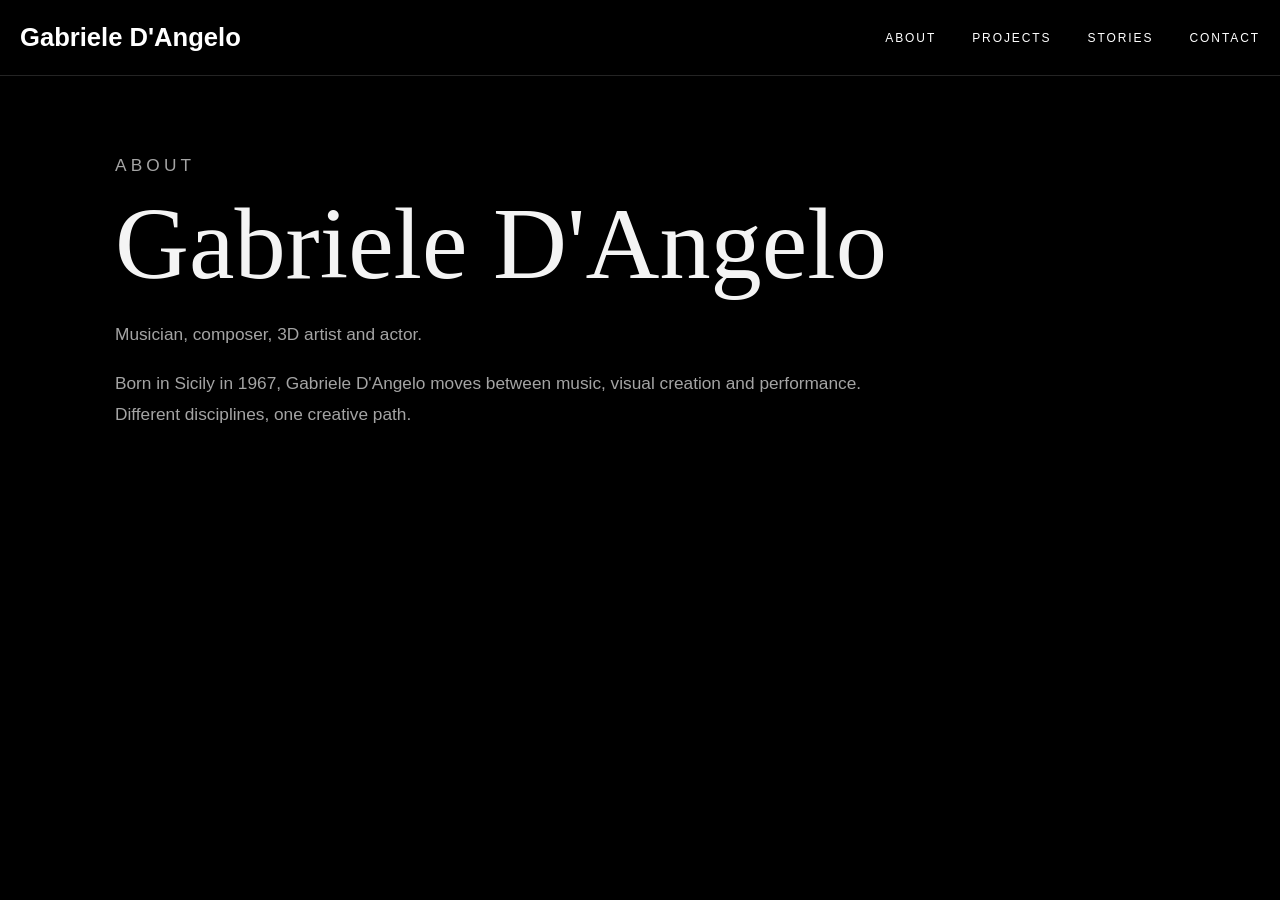
==== about.html @ b5912eb3 "Add files via upload" ====
<!doctype html>
    <html lang="en">
    <head>

<meta charset="utf-8">
<meta name="viewport" content="width=device-width, initial-scale=1">
<meta name="description" content="Official website of Gabriele D'Angelo">
<link rel="stylesheet" href="style.css">

    <title>About | Gabriele D'Angelo</title>
    </head>
    <body>

<header class="site-header">
  <a class="brand" href="index.html">Gabriele D'Angelo</a>
  <nav class="site-nav" aria-label="Main navigation">
    <a href="about.html">About</a>
    <a href="projects.html">Projects</a>
    <a href="stories.html">Stories</a>
    <a href="contact.html">Contact</a>
  </nav>
</header>

    <main class="page">
      <section class="page-content">
        <p class="kicker">About</p>
        <h1>Gabriele D'Angelo</h1>

    <p>Musician, composer, 3D artist and actor.</p>
    <p>Born in Sicily in 1967, Gabriele D'Angelo moves between music, visual creation and performance. Different disciplines, one creative path.</p>

      </section>
    </main>
    </body>
    </html>
---- style.css ----
:root{
  --bg:#000;
  --text:#f4f4f4;
  --muted:#a4a4a4;
  --gold:#c9922f;
  --line:#242424;
}

*{box-sizing:border-box}

html,body{
  margin:0;
  min-height:100%;
  background:var(--bg);
  color:var(--text);
  font-family:Arial,Helvetica,sans-serif;
}

body{overflow-x:hidden}

a{color:inherit}

.site-header{
  position:fixed;
  top:0;
  left:0;
  right:0;
  height:76px;
  display:flex;
  align-items:center;
  justify-content:space-between;
  padding:0 20px;
  background:rgba(0,0,0,.94);
  border-bottom:1px solid var(--line);
  z-index:20;
}

.brand{
  color:#fff;
  text-decoration:none;
  font-size:clamp(1.25rem,2vw,1.95rem);
  font-weight:700;
}

.site-nav{
  display:flex;
  gap:36px;
}

.site-nav a{
  color:#fff;
  text-decoration:none;
  text-transform:uppercase;
  letter-spacing:.16em;
  font-size:.75rem;
}

.site-nav a:hover,
.site-nav a:focus-visible{
  color:var(--gold);
}

.hero{
  position:relative;
  min-height:100vh;
  background:#000;
  overflow:hidden;
}

.hero-image{
  position:absolute;
  top:76px;
  left:50%;
  transform:translateX(-50%);
  height:calc(100vh - 76px);
  width:auto;
  max-width:none;
  object-fit:contain;
  object-position:center top;
}

.hero-copy{
  position:absolute;
  left:50%;
  bottom:42px;
  transform:translateX(-50%);
  width:min(820px,88vw);
  text-align:center;
  text-shadow:0 2px 10px #000;
}

.tagline{
  margin:0;
  font-size:clamp(1.25rem,2.1vw,2.15rem);
  line-height:1.35;
  letter-spacing:.06em;
}

.under-construction{
  margin:30px 0 0;
  color:#b6b6b6;
  text-transform:uppercase;
  letter-spacing:.2em;
  font-size:.72rem;
}

.page{
  min-height:100vh;
  padding:150px 8vw 80px;
  background:#000;
}

.page-content{
  max-width:1050px;
  margin:0 auto;
}

.kicker{
  margin:0 0 16px;
  color:var(--gold);
  text-transform:uppercase;
  letter-spacing:.24em;
  font-size:.74rem;
}

.page h1{
  margin:0 0 28px;
  font-family:Georgia,"Times New Roman",serif;
  font-size:clamp(3.5rem,8vw,7.5rem);
  line-height:.92;
  font-weight:400;
}

.page p{
  max-width:760px;
  color:var(--muted);
  font-size:1.08rem;
  line-height:1.8;
}

.cards{
  display:grid;
  grid-template-columns:repeat(3,1fr);
  gap:22px;
  margin-top:48px;
}

.cards article{
  min-height:230px;
  padding:28px;
  border:1px solid var(--line);
  background:#090909;
}

.cards h2{
  margin:0 0 12px;
  font-family:Georgia,"Times New Roman",serif;
  font-size:2rem;
  font-weight:400;
}

.email{
  color:var(--gold);
  font-size:clamp(1.4rem,3vw,2.3rem);
  text-decoration:none;
}

.email:hover{text-decoration:underline}

@media(max-width:800px){
  .site-header{
    min-height:96px;
    height:auto;
    align-items:flex-start;
    flex-direction:column;
    gap:16px;
    padding:18px 20px;
  }

  .site-nav{
    width:100%;
    gap:16px;
    flex-wrap:wrap;
  }

  .site-nav a{font-size:.66rem}

  .hero-image{
    top:96px;
    height:calc(100vh - 96px);
    max-width:100vw;
  }

  .hero-copy{
    bottom:24px;
  }

  .tagline{
    font-size:1.05rem;
  }

  .under-construction{
    margin-top:18px;
    font-size:.58rem;
  }

  .page{
    padding-top:150px;
  }

  .cards{
    grid-template-columns:1fr;
  }
}
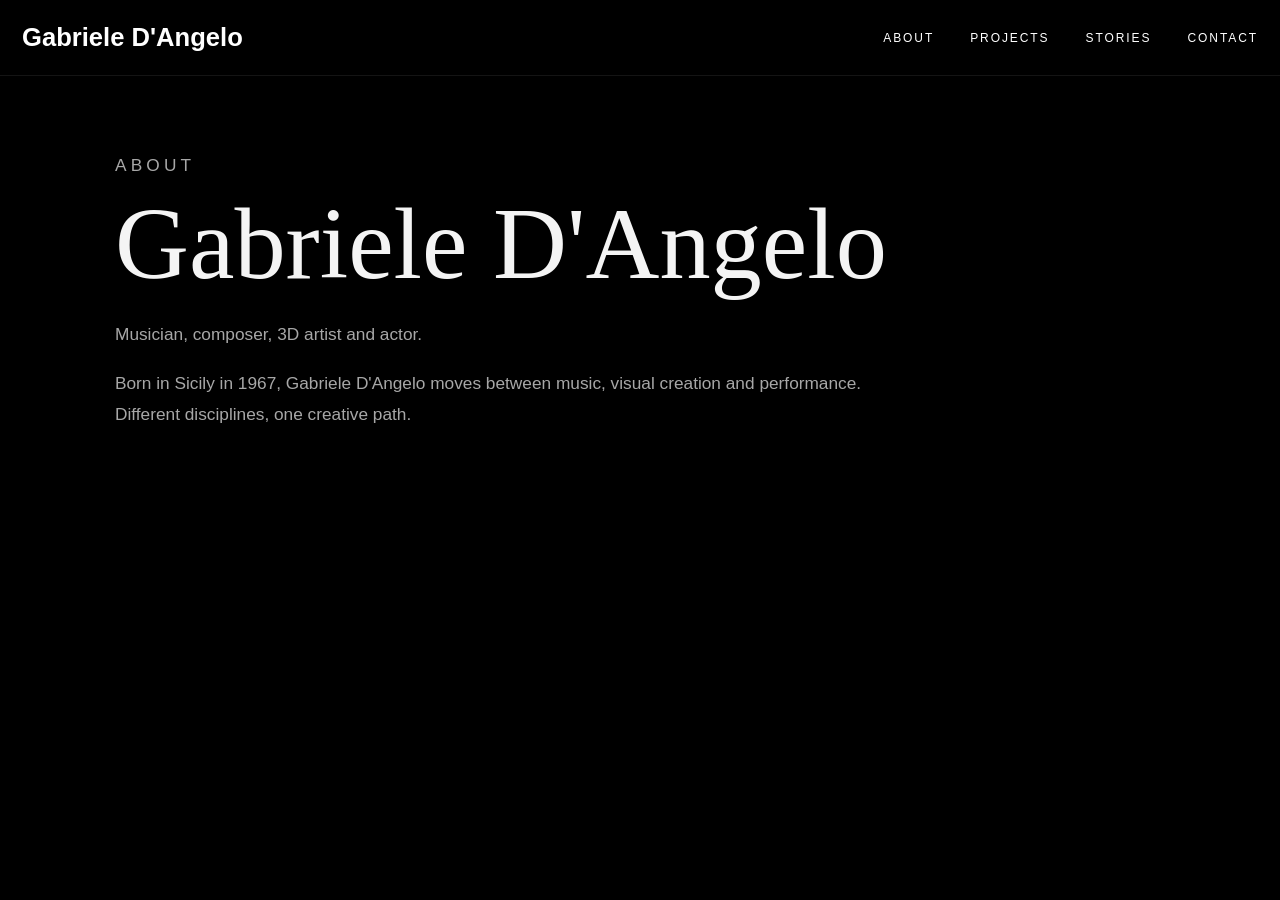
==== commit 67d097df: "Add files via upload" ====
--- a/about.html
+++ b/about.html
@@ -1,35 +1,15 @@
-    <!doctype html>
-    <html lang="en">
-    <head>
-
-<meta charset="utf-8">
-<meta name="viewport" content="width=device-width, initial-scale=1">
+<!doctype html><html lang="en"><head><meta charset="utf-8">
+<meta name="viewport" content="width=device-width,initial-scale=1">
 <meta name="description" content="Official website of Gabriele D'Angelo">
 <link rel="stylesheet" href="style.css">
-
-    <title>About | Gabriele D'Angelo</title>
-    </head>
-    <body>
-
-<header class="site-header">
-  <a class="brand" href="index.html">Gabriele D'Angelo</a>
-  <nav class="site-nav" aria-label="Main navigation">
-    <a href="about.html">About</a>
-    <a href="projects.html">Projects</a>
-    <a href="stories.html">Stories</a>
-    <a href="contact.html">Contact</a>
-  </nav>
+<title>About | Gabriele D'Angelo</title></head><body><header class="site-header">
+<a class="brand" href="index.html">Gabriele D'Angelo</a>
+<nav class="site-nav">
+<a href="about.html">About</a>
+<a href="projects.html">Projects</a>
+<a href="stories.html">Stories</a>
+<a href="contact.html">Contact</a>
+</nav>
 </header>
-
-    <main class="page">
-      <section class="page-content">
-        <p class="kicker">About</p>
-        <h1>Gabriele D'Angelo</h1>
-
-    <p>Musician, composer, 3D artist and actor.</p>
-    <p>Born in Sicily in 1967, Gabriele D'Angelo moves between music, visual creation and performance. Different disciplines, one creative path.</p>
-
-      </section>
-    </main>
-    </body>
-    </html>
+<main class="page"><section class="page-content"><p class="kicker">About</p>
+<h1>Gabriele D'Angelo</h1><p>Musician, composer, 3D artist and actor.</p><p>Born in Sicily in 1967, Gabriele D'Angelo moves between music, visual creation and performance. Different disciplines, one creative path.</p></section></main></body></html>
--- a/style.css
+++ b/style.css
@@ -1,214 +1,31 @@
-:root{
-  --bg:#000;
-  --text:#f4f4f4;
-  --muted:#a4a4a4;
-  --gold:#c9922f;
-  --line:#242424;
-}
-
+:root{--bg:#000;--text:#f4f4f4;--muted:#a7a7a7;--gold:#c9922f;--line:#232323}
 *{box-sizing:border-box}
-
-html,body{
-  margin:0;
-  min-height:100%;
-  background:var(--bg);
-  color:var(--text);
-  font-family:Arial,Helvetica,sans-serif;
-}
-
-body{overflow-x:hidden}
-
-a{color:inherit}
-
-.site-header{
-  position:fixed;
-  top:0;
-  left:0;
-  right:0;
-  height:76px;
-  display:flex;
-  align-items:center;
-  justify-content:space-between;
-  padding:0 20px;
-  background:rgba(0,0,0,.94);
-  border-bottom:1px solid var(--line);
-  z-index:20;
-}
-
-.brand{
-  color:#fff;
-  text-decoration:none;
-  font-size:clamp(1.25rem,2vw,1.95rem);
-  font-weight:700;
-}
-
-.site-nav{
-  display:flex;
-  gap:36px;
-}
-
-.site-nav a{
-  color:#fff;
-  text-decoration:none;
-  text-transform:uppercase;
-  letter-spacing:.16em;
-  font-size:.75rem;
-}
-
-.site-nav a:hover,
-.site-nav a:focus-visible{
-  color:var(--gold);
-}
-
-.hero{
-  position:relative;
-  min-height:100vh;
-  background:#000;
-  overflow:hidden;
-}
-
-.hero-image{
-  position:absolute;
-  top:76px;
-  left:50%;
-  transform:translateX(-50%);
-  height:calc(100vh - 76px);
-  width:auto;
-  max-width:none;
-  object-fit:contain;
-  object-position:center top;
-}
-
-.hero-copy{
-  position:absolute;
-  left:50%;
-  bottom:42px;
-  transform:translateX(-50%);
-  width:min(820px,88vw);
-  text-align:center;
-  text-shadow:0 2px 10px #000;
-}
-
-.tagline{
-  margin:0;
-  font-size:clamp(1.25rem,2.1vw,2.15rem);
-  line-height:1.35;
-  letter-spacing:.06em;
-}
-
-.under-construction{
-  margin:30px 0 0;
-  color:#b6b6b6;
-  text-transform:uppercase;
-  letter-spacing:.2em;
-  font-size:.72rem;
-}
-
-.page{
-  min-height:100vh;
-  padding:150px 8vw 80px;
-  background:#000;
-}
-
-.page-content{
-  max-width:1050px;
-  margin:0 auto;
-}
-
-.kicker{
-  margin:0 0 16px;
-  color:var(--gold);
-  text-transform:uppercase;
-  letter-spacing:.24em;
-  font-size:.74rem;
-}
-
-.page h1{
-  margin:0 0 28px;
-  font-family:Georgia,"Times New Roman",serif;
-  font-size:clamp(3.5rem,8vw,7.5rem);
-  line-height:.92;
-  font-weight:400;
-}
-
-.page p{
-  max-width:760px;
-  color:var(--muted);
-  font-size:1.08rem;
-  line-height:1.8;
-}
-
-.cards{
-  display:grid;
-  grid-template-columns:repeat(3,1fr);
-  gap:22px;
-  margin-top:48px;
-}
-
-.cards article{
-  min-height:230px;
-  padding:28px;
-  border:1px solid var(--line);
-  background:#090909;
-}
-
-.cards h2{
-  margin:0 0 12px;
-  font-family:Georgia,"Times New Roman",serif;
-  font-size:2rem;
-  font-weight:400;
-}
-
-.email{
-  color:var(--gold);
-  font-size:clamp(1.4rem,3vw,2.3rem);
-  text-decoration:none;
-}
-
+html,body{margin:0;min-height:100%;background:var(--bg);color:var(--text);font-family:Arial,Helvetica,sans-serif}
+body{overflow-x:hidden} a{color:inherit}
+.site-header{position:fixed;top:0;left:0;right:0;height:76px;display:flex;align-items:center;justify-content:space-between;padding:0 22px;background:rgba(0,0,0,.88);backdrop-filter:blur(10px);border-bottom:1px solid rgba(255,255,255,.08);z-index:20}
+.brand{color:#fff;text-decoration:none;font-size:clamp(1.25rem,2vw,1.95rem);font-weight:700}
+.site-nav{display:flex;gap:36px}
+.site-nav a{color:#fff;text-decoration:none;text-transform:uppercase;letter-spacing:.16em;font-size:.75rem}
+.site-nav a:hover,.site-nav a:focus-visible{color:var(--gold)}
+.hero{position:relative;min-height:100vh;background:#000;overflow:hidden}
+.hero-bg{position:absolute;inset:76px 0 0;background:#000 url("assets/hero-4k.jpg") center top/cover no-repeat;animation:heroZoom 20s ease-out forwards}
+.hero-copy{position:absolute;left:50%;bottom:46px;transform:translateX(-50%);width:min(900px,88vw);text-align:center;animation:fadeUp .8s ease-out .15s both}
+.hero-copy h1{margin:0;color:#fff;font-family:Georgia,"Times New Roman",serif;font-weight:400;font-size:clamp(1.55rem,2.65vw,3rem);line-height:1.16;letter-spacing:.02em;text-shadow:0 3px 16px rgba(0,0,0,.95)}
+@keyframes fadeUp{from{opacity:0;transform:translate(-50%,18px)}to{opacity:1;transform:translate(-50%,0)}}
+@keyframes heroZoom{from{transform:scale(1)}to{transform:scale(1.02)}}
+.page{min-height:100vh;padding:150px 8vw 80px;background:#000}
+.page-content{max-width:1050px;margin:0 auto}
+.kicker{margin:0 0 16px;color:var(--gold);text-transform:uppercase;letter-spacing:.24em;font-size:.74rem}
+.page h1{margin:0 0 28px;font-family:Georgia,"Times New Roman",serif;font-size:clamp(3.5rem,8vw,7.5rem);line-height:.92;font-weight:400}
+.page p{max-width:760px;color:var(--muted);font-size:1.08rem;line-height:1.8}
+.cards{display:grid;grid-template-columns:repeat(3,1fr);gap:22px;margin-top:48px}
+.cards article{min-height:230px;padding:28px;border:1px solid var(--line);background:#090909}
+.cards h2{margin:0 0 12px;font-family:Georgia,"Times New Roman",serif;font-size:2rem;font-weight:400}
+.email{color:var(--gold);font-size:clamp(1.4rem,3vw,2.3rem);text-decoration:none}
 .email:hover{text-decoration:underline}
-
 @media(max-width:800px){
-  .site-header{
-    min-height:96px;
-    height:auto;
-    align-items:flex-start;
-    flex-direction:column;
-    gap:16px;
-    padding:18px 20px;
-  }
-
-  .site-nav{
-    width:100%;
-    gap:16px;
-    flex-wrap:wrap;
-  }
-
-  .site-nav a{font-size:.66rem}
-
-  .hero-image{
-    top:96px;
-    height:calc(100vh - 96px);
-    max-width:100vw;
-  }
-
-  .hero-copy{
-    bottom:24px;
-  }
-
-  .tagline{
-    font-size:1.05rem;
-  }
-
-  .under-construction{
-    margin-top:18px;
-    font-size:.58rem;
-  }
-
-  .page{
-    padding-top:150px;
-  }
-
-  .cards{
-    grid-template-columns:1fr;
-  }
-}
+.site-header{min-height:102px;height:auto;align-items:flex-start;flex-direction:column;gap:16px;padding:18px 20px}
+.site-nav{width:100%;gap:16px;flex-wrap:wrap}.site-nav a{font-size:.66rem}
+.hero-bg{inset:102px 0 0;background-size:contain;background-position:center top}
+.hero-copy{bottom:28px}.hero-copy h1{font-size:1.2rem}
+.page{padding-top:160px}.cards{grid-template-columns:1fr}}
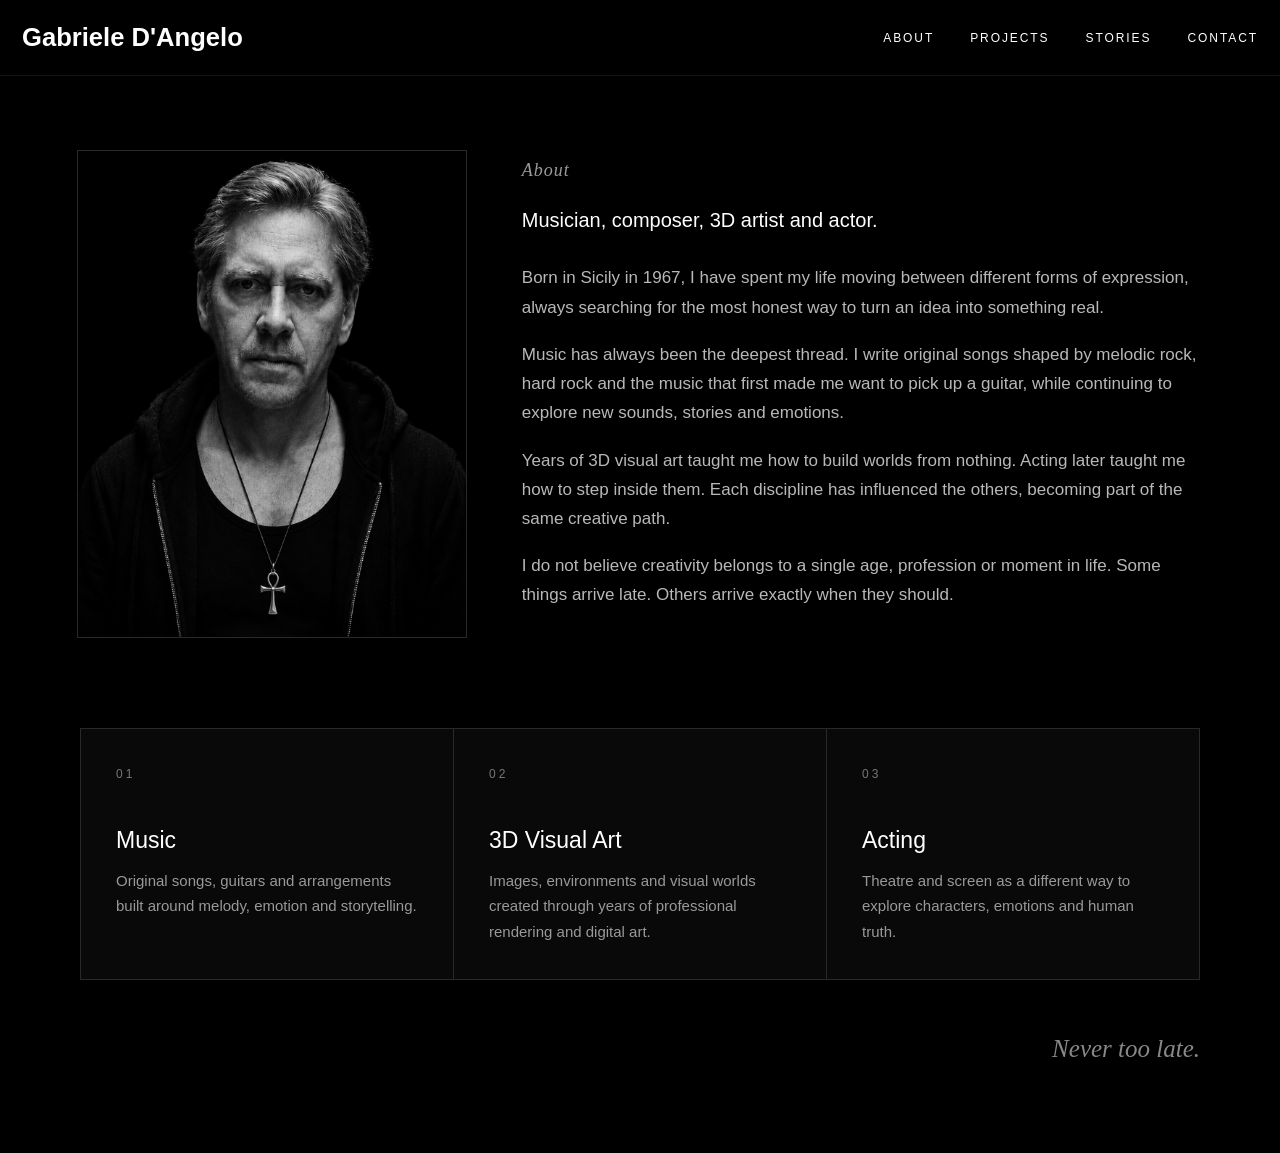
==== commit 6210d457: "Update About page and homepage structure" ====
--- a/about.html
+++ b/about.html
@@ -1,15 +1,142 @@
-<!doctype html><html lang="en"><head><meta charset="utf-8">
-<meta name="viewport" content="width=device-width,initial-scale=1">
-<meta name="description" content="Official website of Gabriele D'Angelo">
-<link rel="stylesheet" href="style.css">
-<title>About | Gabriele D'Angelo</title></head><body><header class="site-header">
-<a class="brand" href="index.html">Gabriele D'Angelo</a>
-<nav class="site-nav">
-<a href="about.html">About</a>
-<a href="projects.html">Projects</a>
-<a href="stories.html">Stories</a>
-<a href="contact.html">Contact</a>
-</nav>
-</header>
-<main class="page"><section class="page-content"><p class="kicker">About</p>
-<h1>Gabriele D'Angelo</h1><p>Musician, composer, 3D artist and actor.</p><p>Born in Sicily in 1967, Gabriele D'Angelo moves between music, visual creation and performance. Different disciplines, one creative path.</p></section></main></body></html>+<!doctype html>
+<html lang="en">
+
+<head>
+  <meta charset="utf-8">
+
+  <meta
+    name="viewport"
+    content="width=device-width, initial-scale=1"
+  >
+
+  <meta
+    name="description"
+    content="About Gabriele D'Angelo, musician, composer, 3D artist and actor."
+  >
+
+  <link rel="stylesheet" href="style.css">
+
+  <title>About | Gabriele D'Angelo</title>
+</head>
+
+<body>
+
+  <header class="site-header">
+
+    <a class="brand" href="index.html">
+      Gabriele D'Angelo
+    </a>
+
+    <nav class="site-nav">
+      <a href="about.html">About</a>
+      <a href="projects.html">Projects</a>
+      <a href="stories.html">Stories</a>
+      <a href="contact.html">Contact</a>
+    </nav>
+
+  </header>
+
+  <main class="about-page">
+
+    <section class="about-hero">
+
+      <div class="about-photo-wrap">
+
+        <img
+          class="about-photo"
+          src="assets/gabriele-hero.jpg"
+          alt="Gabriele D'Angelo"
+        >
+
+      </div>
+
+      <div class="about-copy">
+
+        <h1 class="about-title">About</h1>
+
+        <p class="about-lead">
+          Musician, composer, 3D artist and actor.
+        </p>
+
+        <p>
+          Born in Sicily in 1967, I have spent my life moving between
+          different forms of expression, always searching for the most
+          honest way to turn an idea into something real.
+        </p>
+
+        <p>
+          Music has always been the deepest thread. I write original
+          songs shaped by melodic rock, hard rock and the music that
+          first made me want to pick up a guitar, while continuing to
+          explore new sounds, stories and emotions.
+        </p>
+
+        <p>
+          Years of 3D visual art taught me how to build worlds from
+          nothing. Acting later taught me how to step inside them.
+          Each discipline has influenced the others, becoming part
+          of the same creative path.
+        </p>
+
+        <p>
+          I do not believe creativity belongs to a single age,
+          profession or moment in life. Some things arrive late.
+          Others arrive exactly when they should.
+        </p>
+
+      </div>
+
+    </section>
+
+    <section class="about-disciplines">
+
+      <article class="discipline">
+
+        <span>01</span>
+
+        <h2>Music</h2>
+
+        <p>
+          Original songs, guitars and arrangements built around
+          melody, emotion and storytelling.
+        </p>
+
+      </article>
+
+      <article class="discipline">
+
+        <span>02</span>
+
+        <h2>3D Visual Art</h2>
+
+        <p>
+          Images, environments and visual worlds created through
+          years of professional rendering and digital art.
+        </p>
+
+      </article>
+
+      <article class="discipline">
+
+        <span>03</span>
+
+        <h2>Acting</h2>
+
+        <p>
+          Theatre and screen as a different way to explore
+          characters, emotions and human truth.
+        </p>
+
+      </article>
+
+    </section>
+
+    <p class="about-signoff">
+      Never too late.
+    </p>
+
+  </main>
+
+</body>
+
+</html>
--- a/style.css
+++ b/style.css
@@ -1,31 +1,730 @@
-:root{--bg:#000;--text:#f4f4f4;--muted:#a7a7a7;--gold:#c9922f;--line:#232323}
-*{box-sizing:border-box}
-html,body{margin:0;min-height:100%;background:var(--bg);color:var(--text);font-family:Arial,Helvetica,sans-serif}
-body{overflow-x:hidden} a{color:inherit}
-.site-header{position:fixed;top:0;left:0;right:0;height:76px;display:flex;align-items:center;justify-content:space-between;padding:0 22px;background:rgba(0,0,0,.88);backdrop-filter:blur(10px);border-bottom:1px solid rgba(255,255,255,.08);z-index:20}
-.brand{color:#fff;text-decoration:none;font-size:clamp(1.25rem,2vw,1.95rem);font-weight:700}
-.site-nav{display:flex;gap:36px}
-.site-nav a{color:#fff;text-decoration:none;text-transform:uppercase;letter-spacing:.16em;font-size:.75rem}
-.site-nav a:hover,.site-nav a:focus-visible{color:var(--gold)}
-.hero{position:relative;min-height:100vh;background:#000;overflow:hidden}
-.hero-bg{position:absolute;inset:76px 0 0;background:#000 url("assets/hero-4k.jpg") center top/cover no-repeat;animation:heroZoom 20s ease-out forwards}
-.hero-copy{position:absolute;left:50%;bottom:46px;transform:translateX(-50%);width:min(900px,88vw);text-align:center;animation:fadeUp .8s ease-out .15s both}
-.hero-copy h1{margin:0;color:#fff;font-family:Georgia,"Times New Roman",serif;font-weight:400;font-size:clamp(1.55rem,2.65vw,3rem);line-height:1.16;letter-spacing:.02em;text-shadow:0 3px 16px rgba(0,0,0,.95)}
-@keyframes fadeUp{from{opacity:0;transform:translate(-50%,18px)}to{opacity:1;transform:translate(-50%,0)}}
-@keyframes heroZoom{from{transform:scale(1)}to{transform:scale(1.02)}}
-.page{min-height:100vh;padding:150px 8vw 80px;background:#000}
-.page-content{max-width:1050px;margin:0 auto}
-.kicker{margin:0 0 16px;color:var(--gold);text-transform:uppercase;letter-spacing:.24em;font-size:.74rem}
-.page h1{margin:0 0 28px;font-family:Georgia,"Times New Roman",serif;font-size:clamp(3.5rem,8vw,7.5rem);line-height:.92;font-weight:400}
-.page p{max-width:760px;color:var(--muted);font-size:1.08rem;line-height:1.8}
-.cards{display:grid;grid-template-columns:repeat(3,1fr);gap:22px;margin-top:48px}
-.cards article{min-height:230px;padding:28px;border:1px solid var(--line);background:#090909}
-.cards h2{margin:0 0 12px;font-family:Georgia,"Times New Roman",serif;font-size:2rem;font-weight:400}
-.email{color:var(--gold);font-size:clamp(1.4rem,3vw,2.3rem);text-decoration:none}
-.email:hover{text-decoration:underline}
-@media(max-width:800px){
-.site-header{min-height:102px;height:auto;align-items:flex-start;flex-direction:column;gap:16px;padding:18px 20px}
-.site-nav{width:100%;gap:16px;flex-wrap:wrap}.site-nav a{font-size:.66rem}
-.hero-bg{inset:102px 0 0;background-size:contain;background-position:center top}
-.hero-copy{bottom:28px}.hero-copy h1{font-size:1.2rem}
-.page{padding-top:160px}.cards{grid-template-columns:1fr}}
+:root {
+  --bg: #000;
+  --text: #f4f4f4;
+  --muted: #a7a7a7;
+  --gold: #c9922f;
+  --line: #232323;
+}
+
+* {
+  box-sizing: border-box;
+}
+
+html,
+body {
+  min-height: 100%;
+  margin: 0;
+  background: var(--bg);
+  color: var(--text);
+  font-family: Arial, Helvetica, sans-serif;
+}
+
+body {
+  overflow-x: hidden;
+}
+
+a {
+  color: inherit;
+}
+
+
+/* HEADER */
+
+.site-header {
+  position: fixed;
+  top: 0;
+  right: 0;
+  left: 0;
+  z-index: 20;
+
+  height: 76px;
+  display: flex;
+  align-items: center;
+  justify-content: space-between;
+
+  padding: 0 22px;
+
+  background: rgba(0, 0, 0, 0.88);
+  backdrop-filter: blur(10px);
+
+  border-bottom: 1px solid rgba(255, 255, 255, 0.08);
+}
+
+.brand {
+  color: #fff;
+
+  font-size: clamp(1.25rem, 2vw, 1.95rem);
+  font-weight: 700;
+
+  text-decoration: none;
+}
+
+.site-nav {
+  display: flex;
+  gap: 36px;
+}
+
+.site-nav a {
+  color: #fff;
+
+  font-size: 0.75rem;
+  letter-spacing: 0.16em;
+
+  text-decoration: none;
+  text-transform: uppercase;
+}
+
+.site-nav a:hover,
+.site-nav a:focus-visible {
+  color: var(--gold);
+}
+
+
+/* HOME HERO */
+
+.hero {
+  position: relative;
+
+  min-height: 100vh;
+
+  overflow: hidden;
+
+  background: #000;
+}
+
+.hero-bg {
+  position: absolute;
+  inset: 76px 0 0;
+
+  background:
+    #000
+    url("assets/hero-4k.jpg")
+    center top / cover
+    no-repeat;
+
+  animation: heroZoom 20s ease-out forwards;
+}
+
+.hero-copy {
+  position: absolute;
+  bottom: 46px;
+  left: 50%;
+
+  width: min(900px, 88vw);
+
+  text-align: center;
+
+  transform: translateX(-50%);
+
+  animation: fadeUp 0.8s ease-out 0.15s both;
+}
+
+.hero-copy h1 {
+  margin: 0;
+
+  color: #fff;
+
+  font-family: Georgia, "Times New Roman", serif;
+  font-size: clamp(1.55rem, 2.65vw, 3rem);
+  font-weight: 400;
+  line-height: 1.16;
+  letter-spacing: 0.02em;
+
+  text-shadow: 0 3px 16px rgba(0, 0, 0, 0.95);
+}
+
+@keyframes fadeUp {
+  from {
+    opacity: 0;
+    transform: translate(-50%, 18px);
+  }
+
+  to {
+    opacity: 1;
+    transform: translate(-50%, 0);
+  }
+}
+
+@keyframes heroZoom {
+  from {
+    transform: scale(1);
+  }
+
+  to {
+    transform: scale(1.02);
+  }
+}
+
+
+/* GENERIC INTERNAL PAGES */
+
+.page {
+  min-height: 100vh;
+
+  padding: 150px 8vw 80px;
+
+  background: #000;
+}
+
+.page-content {
+  max-width: 1050px;
+  margin: 0 auto;
+}
+
+.kicker {
+  margin: 0 0 16px;
+
+  color: var(--gold);
+
+  font-size: 0.74rem;
+  letter-spacing: 0.24em;
+
+  text-transform: uppercase;
+}
+
+.page h1 {
+  margin: 0 0 28px;
+
+  font-family: Georgia, "Times New Roman", serif;
+  font-size: clamp(3.5rem, 8vw, 7.5rem);
+  font-weight: 400;
+  line-height: 0.92;
+}
+
+.page p {
+  max-width: 760px;
+
+  color: var(--muted);
+
+  font-size: 1.08rem;
+  line-height: 1.8;
+}
+
+.cards {
+  display: grid;
+  grid-template-columns: repeat(3, 1fr);
+  gap: 22px;
+
+  margin-top: 48px;
+}
+
+.cards article {
+  min-height: 230px;
+
+  padding: 28px;
+
+  background: #090909;
+
+  border: 1px solid var(--line);
+}
+
+.cards h2 {
+  margin: 0 0 12px;
+
+  font-family: Georgia, "Times New Roman", serif;
+  font-size: 2rem;
+  font-weight: 400;
+}
+
+.email {
+  color: var(--gold);
+
+  font-size: clamp(1.4rem, 3vw, 2.3rem);
+
+  text-decoration: none;
+}
+
+.email:hover {
+  text-decoration: underline;
+}
+
+
+/* IMPERFECT AND FEATURED SONGS */
+
+.featured-songs {
+  padding: 65px 24px 70px;
+
+  background: #000;
+
+  border-top: 1px solid #222;
+}
+
+.music-project-intro {
+  max-width: 760px;
+
+  margin: 0 auto 50px;
+
+  text-align: center;
+}
+
+.section-eyebrow {
+  margin: 0 0 20px;
+
+  color: #888;
+
+  font-family: Georgia, "Times New Roman", serif;
+  font-size: 16px;
+  font-style: italic;
+  letter-spacing: 1px;
+}
+
+.imperfect-logo {
+  display: block;
+
+  width: min(520px, 85vw);
+  max-height: 150px;
+
+  margin: 0 auto 25px;
+
+  object-fit: contain;
+}
+
+.section-intro {
+  max-width: 660px;
+
+  margin: 0 auto;
+
+  color: #aaa;
+
+  font-size: 17px;
+  line-height: 1.75;
+}
+
+.featured-songs .songs-heading {
+  margin: 0 0 24px;
+
+  color: #fff;
+
+  font-size: 30px;
+  font-weight: 400;
+  letter-spacing: 2px;
+
+  text-align: center;
+}
+
+.song-grid {
+  display: grid;
+  grid-template-columns: repeat(3, minmax(0, 340px));
+  justify-content: center;
+  gap: 24px;
+}
+
+.song-card {
+  overflow: hidden;
+
+  background: #111;
+
+  border: 1px solid #292929;
+  border-radius: 10px;
+}
+
+.song-card img {
+  display: block;
+
+  width: 100%;
+
+  aspect-ratio: 16 / 9;
+
+  object-fit: contain;
+
+  background: #000;
+}
+
+.song-info {
+  padding: 16px;
+}
+
+.song-info h3 {
+  min-height: 44px;
+
+  margin: 0 0 14px;
+
+  color: #fff;
+
+  font-size: 16px;
+  line-height: 1.35;
+}
+
+.song-card audio {
+  display: block;
+
+  width: 100%;
+  height: 42px;
+}
+
+
+/* LATEST PROJECTS */
+
+.latest-projects {
+  padding: 90px 6vw 110px;
+
+  background: #050505;
+  color: #fff;
+
+  border-top: 1px solid #222;
+}
+
+.projects-heading {
+  max-width: 760px;
+
+  margin: 0 auto 45px;
+
+  text-align: center;
+}
+
+.projects-heading h2 {
+  margin: 0 0 18px;
+
+  font-family: Georgia, "Times New Roman", serif;
+  font-size: clamp(38px, 5vw, 58px);
+  font-weight: 400;
+}
+
+.projects-heading > p:last-child {
+  margin: 0;
+
+  color: #999;
+
+  font-size: 16px;
+  line-height: 1.7;
+}
+
+.project-grid {
+  display: grid;
+  grid-template-columns: repeat(2, minmax(0, 470px));
+  justify-content: center;
+  gap: 25px;
+}
+
+.project-card {
+  min-height: 260px;
+
+  padding: 38px;
+
+  background: #0d0d0d;
+
+  border: 1px solid #292929;
+  border-radius: 10px;
+}
+
+.project-type {
+  color: #777;
+
+  font-size: 12px;
+  letter-spacing: 2px;
+
+  text-transform: uppercase;
+}
+
+.project-card h3 {
+  margin: 55px 0 18px;
+
+  font-family: Georgia, "Times New Roman", serif;
+  font-size: 28px;
+  font-weight: 400;
+}
+
+.project-card p {
+  margin: 0;
+
+  color: #999;
+
+  font-size: 15px;
+  line-height: 1.75;
+}
+
+
+/* ABOUT PAGE */
+
+.about-page {
+  min-height: 100vh;
+
+  padding: 150px 6vw 90px;
+
+  background: #000;
+  color: #fff;
+}
+
+.about-hero {
+  display: grid;
+  grid-template-columns:
+    minmax(300px, 390px)
+    minmax(0, 690px);
+
+  align-items: center;
+  gap: 55px;
+
+  max-width: 1180px;
+
+  margin: 0 auto;
+}
+
+.about-photo-wrap {
+  overflow: hidden;
+
+  aspect-ratio: 4 / 5;
+
+  background: #090909;
+
+  border: 1px solid #292929;
+}
+
+.about-photo {
+  display: block;
+
+  width: 100%;
+  height: 100%;
+
+  object-fit: cover;
+  object-position: center top;
+
+  filter: grayscale(100%);
+}
+
+.about-copy {
+  min-width: 0;
+}
+
+.about-copy .about-title {
+  margin: 0 0 24px;
+
+  color: #9a9a9a;
+
+  font-family: Georgia, "Times New Roman", serif;
+  font-size: 18px;
+  font-weight: 400;
+  font-style: italic;
+  line-height: 1.2;
+  letter-spacing: 1px;
+
+  text-transform: none;
+  white-space: normal;
+}
+
+.about-lead {
+  margin: 0 0 28px;
+
+  color: #fff;
+
+  font-size: 20px;
+  line-height: 1.5;
+}
+
+.about-copy p {
+  max-width: 690px;
+
+  text-wrap: pretty;
+}
+
+.about-copy p:not(.about-lead) {
+  margin: 0 0 18px;
+
+  color: #b8b8b8;
+
+  font-size: 17px;
+  line-height: 1.72;
+}
+
+.about-disciplines {
+  display: grid;
+  grid-template-columns: repeat(3, 1fr);
+  gap: 1px;
+
+  max-width: 1120px;
+
+  margin: 90px auto 0;
+
+  background: #292929;
+
+  border: 1px solid #292929;
+}
+
+.discipline {
+  min-height: 230px;
+
+  padding: 35px;
+
+  background: #090909;
+}
+
+.discipline span {
+  color: #777;
+
+  font-size: 12px;
+  letter-spacing: 3px;
+}
+
+.discipline h2 {
+  margin: 45px 0 14px;
+
+  font-size: 23px;
+  font-weight: 500;
+}
+
+.discipline p {
+  margin: 0;
+
+  color: #999;
+
+  font-size: 15px;
+  line-height: 1.7;
+}
+
+.about-signoff {
+  max-width: 1120px;
+
+  margin: 55px auto 0;
+
+  color: #888;
+
+  font-family: Georgia, "Times New Roman", serif;
+  font-size: 25px;
+  font-style: italic;
+
+  text-align: right;
+}
+
+
+/* TABLET */
+
+@media (max-width: 1050px) {
+  .song-grid {
+    grid-template-columns: repeat(2, minmax(0, 340px));
+  }
+}
+
+
+/* MOBILE */
+
+@media (max-width: 800px) {
+  .site-header {
+    min-height: 102px;
+    height: auto;
+
+    align-items: flex-start;
+    flex-direction: column;
+    gap: 16px;
+
+    padding: 18px 20px;
+  }
+
+  .site-nav {
+    width: 100%;
+
+    gap: 16px;
+    flex-wrap: wrap;
+  }
+
+  .site-nav a {
+    font-size: 0.66rem;
+  }
+
+  .hero-bg {
+    inset: 102px 0 0;
+
+    background-position: center top;
+    background-size: contain;
+  }
+
+  .hero-copy {
+    bottom: 28px;
+  }
+
+  .hero-copy h1 {
+    font-size: 1.2rem;
+  }
+
+  .page {
+    padding-top: 160px;
+  }
+
+  .cards {
+    grid-template-columns: 1fr;
+  }
+
+  .music-project-intro {
+    margin-bottom: 38px;
+  }
+
+  .imperfect-logo {
+    width: min(400px, 90vw);
+  }
+
+  .section-intro {
+    font-size: 16px;
+  }
+
+  .latest-projects {
+    padding: 65px 20px 75px;
+  }
+
+  .project-grid {
+    grid-template-columns: 1fr;
+  }
+
+  .project-card {
+    min-height: auto;
+
+    padding: 30px;
+  }
+
+  .project-card h3 {
+    margin-top: 35px;
+  }
+
+  .about-page {
+    padding: 125px 20px 60px;
+  }
+
+  .about-hero {
+    grid-template-columns: 1fr;
+    gap: 35px;
+  }
+
+  .about-photo-wrap {
+    width: 100%;
+    max-width: 420px;
+
+    margin: 0 auto;
+  }
+
+  .about-copy .about-title {
+    margin-bottom: 20px;
+
+    font-size: 17px;
+  }
+
+  .about-disciplines {
+    grid-template-columns: 1fr;
+
+    margin-top: 60px;
+  }
+
+  .discipline {
+    min-height: auto;
+  }
+
+  .discipline h2 {
+    margin-top: 25px;
+  }
+}
+
+
+/* SMALL MOBILE */
+
+@media (max-width: 650px) {
+  .featured-songs {
+    padding: 40px 16px 50px;
+  }
+
+  .featured-songs .songs-heading {
+    margin-bottom: 18px;
+
+    font-size: 26px;
+  }
+
+  .song-grid {
+    grid-template-columns: minmax(0, 340px);
+    gap: 20px;
+  }
+}
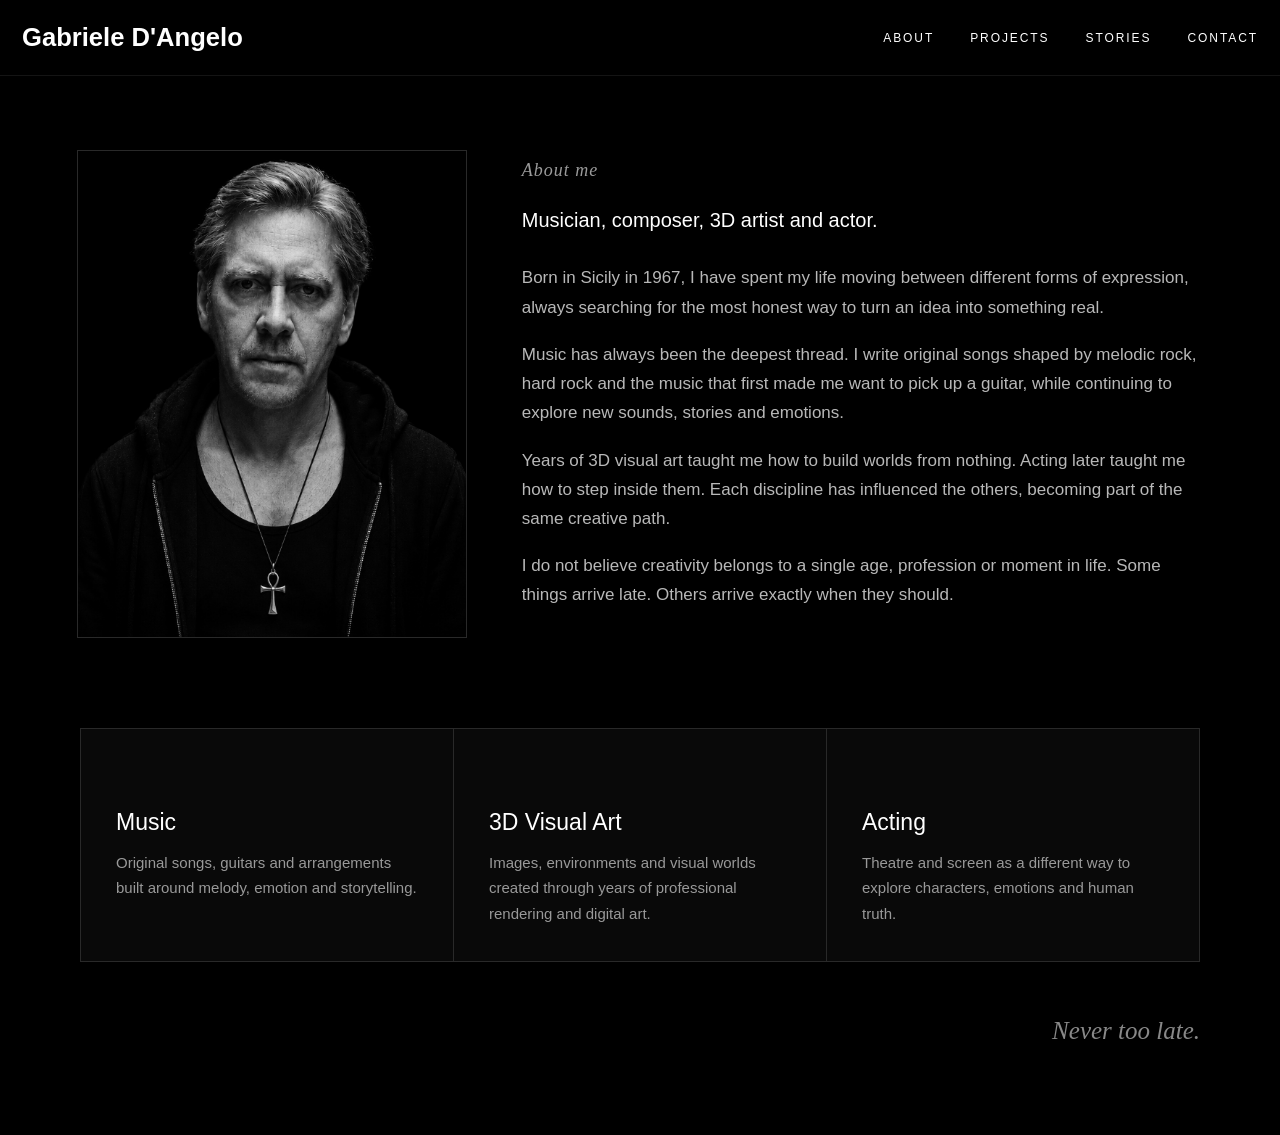
==== commit f1315935: "Save current site and project status" ====
--- a/about.html
+++ b/about.html
@@ -52,7 +52,9 @@
 
       <div class="about-copy">
 
-        <h1 class="about-title">About</h1>
+        <h1 class="about-title">
+          About me
+        </h1>
 
         <p class="about-lead">
           Musician, composer, 3D artist and actor.
@@ -92,8 +94,6 @@
 
       <article class="discipline">
 
-        <span>01</span>
-
         <h2>Music</h2>
 
         <p>
@@ -105,8 +105,6 @@
 
       <article class="discipline">
 
-        <span>02</span>
-
         <h2>3D Visual Art</h2>
 
         <p>
@@ -117,8 +115,6 @@
       </article>
 
       <article class="discipline">
-
-        <span>03</span>
 
         <h2>Acting</h2>
 
--- a/style.css
+++ b/style.css
@@ -36,26 +36,20 @@
   right: 0;
   left: 0;
   z-index: 20;
-
   height: 76px;
   display: flex;
   align-items: center;
   justify-content: space-between;
-
   padding: 0 22px;
-
   background: rgba(0, 0, 0, 0.88);
   backdrop-filter: blur(10px);
-
   border-bottom: 1px solid rgba(255, 255, 255, 0.08);
 }
 
 .brand {
   color: #fff;
-
   font-size: clamp(1.25rem, 2vw, 1.95rem);
   font-weight: 700;
-
   text-decoration: none;
 }
 
@@ -66,10 +60,8 @@
 
 .site-nav a {
   color: #fff;
-
   font-size: 0.75rem;
   letter-spacing: 0.16em;
-
   text-decoration: none;
   text-transform: uppercase;
 }
@@ -84,24 +76,19 @@
 
 .hero {
   position: relative;
-
   min-height: 100vh;
-
   overflow: hidden;
-
   background: #000;
 }
 
 .hero-bg {
   position: absolute;
   inset: 76px 0 0;
-
   background:
     #000
     url("assets/hero-4k.jpg")
     center top / cover
     no-repeat;
-
   animation: heroZoom 20s ease-out forwards;
 }
 
@@ -109,27 +96,20 @@
   position: absolute;
   bottom: 46px;
   left: 50%;
-
   width: min(900px, 88vw);
-
   text-align: center;
-
   transform: translateX(-50%);
-
   animation: fadeUp 0.8s ease-out 0.15s both;
 }
 
 .hero-copy h1 {
   margin: 0;
-
-  color: #fff;
-
+  color: #fff;
   font-family: Georgia, "Times New Roman", serif;
   font-size: clamp(1.55rem, 2.65vw, 3rem);
   font-weight: 400;
   line-height: 1.16;
   letter-spacing: 0.02em;
-
   text-shadow: 0 3px 16px rgba(0, 0, 0, 0.95);
 }
 
@@ -160,9 +140,7 @@
 
 .page {
   min-height: 100vh;
-
   padding: 150px 8vw 80px;
-
   background: #000;
 }
 
@@ -173,18 +151,14 @@
 
 .kicker {
   margin: 0 0 16px;
-
   color: var(--gold);
-
   font-size: 0.74rem;
   letter-spacing: 0.24em;
-
   text-transform: uppercase;
 }
 
 .page h1 {
   margin: 0 0 28px;
-
   font-family: Georgia, "Times New Roman", serif;
   font-size: clamp(3.5rem, 8vw, 7.5rem);
   font-weight: 400;
@@ -193,9 +167,7 @@
 
 .page p {
   max-width: 760px;
-
   color: var(--muted);
-
   font-size: 1.08rem;
   line-height: 1.8;
 }
@@ -204,23 +176,18 @@
   display: grid;
   grid-template-columns: repeat(3, 1fr);
   gap: 22px;
-
   margin-top: 48px;
 }
 
 .cards article {
   min-height: 230px;
-
   padding: 28px;
-
   background: #090909;
-
   border: 1px solid var(--line);
 }
 
 .cards h2 {
   margin: 0 0 12px;
-
   font-family: Georgia, "Times New Roman", serif;
   font-size: 2rem;
   font-weight: 400;
@@ -228,9 +195,7 @@
 
 .email {
   color: var(--gold);
-
   font-size: clamp(1.4rem, 3vw, 2.3rem);
-
   text-decoration: none;
 }
 
@@ -243,25 +208,19 @@
 
 .featured-songs {
   padding: 65px 24px 70px;
-
   background: #000;
-
   border-top: 1px solid #222;
 }
 
 .music-project-intro {
   max-width: 760px;
-
   margin: 0 auto 50px;
-
   text-align: center;
 }
 
 .section-eyebrow {
   margin: 0 0 20px;
-
   color: #888;
-
   font-family: Georgia, "Times New Roman", serif;
   font-size: 16px;
   font-style: italic;
@@ -270,35 +229,27 @@
 
 .imperfect-logo {
   display: block;
-
-  width: min(520px, 85vw);
-  max-height: 150px;
-
+  width: min(620px, 90vw);
+  max-height: 180px;
   margin: 0 auto 25px;
-
   object-fit: contain;
+  transform: translateX(-25px);
 }
 
 .section-intro {
   max-width: 660px;
-
   margin: 0 auto;
-
   color: #aaa;
-
   font-size: 17px;
   line-height: 1.75;
 }
 
 .featured-songs .songs-heading {
   margin: 0 0 24px;
-
-  color: #fff;
-
+  color: #fff;
   font-size: 30px;
   font-weight: 400;
   letter-spacing: 2px;
-
   text-align: center;
 }
 
@@ -311,22 +262,16 @@
 
 .song-card {
   overflow: hidden;
-
   background: #111;
-
   border: 1px solid #292929;
   border-radius: 10px;
 }
 
 .song-card img {
   display: block;
-
   width: 100%;
-
   aspect-ratio: 16 / 9;
-
   object-fit: contain;
-
   background: #000;
 }
 
@@ -336,18 +281,14 @@
 
 .song-info h3 {
   min-height: 44px;
-
   margin: 0 0 14px;
-
-  color: #fff;
-
+  color: #fff;
   font-size: 16px;
   line-height: 1.35;
 }
 
 .song-card audio {
   display: block;
-
   width: 100%;
   height: 42px;
 }
@@ -357,24 +298,19 @@
 
 .latest-projects {
   padding: 90px 6vw 110px;
-
   background: #050505;
   color: #fff;
-
   border-top: 1px solid #222;
 }
 
 .projects-heading {
   max-width: 760px;
-
   margin: 0 auto 45px;
-
   text-align: center;
 }
 
 .projects-heading h2 {
   margin: 0 0 18px;
-
   font-family: Georgia, "Times New Roman", serif;
   font-size: clamp(38px, 5vw, 58px);
   font-weight: 400;
@@ -382,9 +318,7 @@
 
 .projects-heading > p:last-child {
   margin: 0;
-
   color: #999;
-
   font-size: 16px;
   line-height: 1.7;
 }
@@ -393,54 +327,247 @@
   display: grid;
   grid-template-columns: repeat(2, minmax(0, 470px));
   justify-content: center;
+  align-items: stretch;
   gap: 25px;
 }
 
 .project-card {
-  min-height: 260px;
-
-  padding: 38px;
-
+  display: flex;
+  flex-direction: column;
+  min-height: 100%;
+  overflow: hidden;
   background: #0d0d0d;
-
+  color: inherit;
   border: 1px solid #292929;
   border-radius: 10px;
+  text-decoration: none;
+  transition:
+    transform 0.25s ease,
+    border-color 0.25s ease,
+    background-color 0.25s ease;
+}
+
+.project-card:hover {
+  transform: translateY(-5px);
+  background: #111;
+  border-color: rgba(201, 146, 47, 0.75);
+}
+
+.project-card:focus-visible {
+  outline: 2px solid var(--gold);
+  outline-offset: 4px;
+}
+
+.project-image {
+  display: block;
+  width: 100%;
+  aspect-ratio: 16 / 9;
+  object-fit: cover;
+  object-position: center;
+  background: #090909;
+  transition: transform 0.35s ease;
+}
+
+.project-card:hover .project-image {
+  transform: scale(1.025);
+}
+
+.project-card-content {
+  display: flex;
+  flex: 1;
+  flex-direction: column;
+  padding: 30px 34px 34px;
 }
 
 .project-type {
-  color: #777;
-
-  font-size: 12px;
-  letter-spacing: 2px;
-
+  color: #888;
+  font-size: 11px;
+  letter-spacing: 2.2px;
+  line-height: 1.5;
   text-transform: uppercase;
 }
 
 .project-card h3 {
-  margin: 55px 0 18px;
-
-  font-family: Georgia, "Times New Roman", serif;
-  font-size: 28px;
-  font-weight: 400;
+  margin: 34px 0 16px;
+  color: #fff;
+  font-family: Georgia, "Times New Roman", serif;
+  font-size: 29px;
+  font-weight: 400;
+  line-height: 1.15;
 }
 
 .project-card p {
-  margin: 0;
-
-  color: #999;
-
+  margin: 0 0 28px;
+  color: #aaa;
   font-size: 15px;
   line-height: 1.75;
 }
 
+.project-link {
+  display: inline-block;
+  margin-top: auto;
+  color: var(--gold);
+  font-size: 13px;
+  font-weight: 600;
+  letter-spacing: 0.04em;
+}
+
+.project-card:hover .project-link {
+  color: #e0ad51;
+}
+
+
+/* PROJECT DETAIL PAGE */
+
+.project-detail-page {
+  min-height: 100vh;
+  padding: 140px 6vw 90px;
+  background: #000;
+  color: #fff;
+}
+
+.project-detail-hero {
+  display: grid;
+  grid-template-columns:
+    minmax(0, 1.08fr)
+    minmax(330px, 0.92fr);
+  align-items: center;
+  gap: 58px;
+  max-width: 1180px;
+  margin: 0 auto;
+}
+
+.project-detail-image-wrap {
+  overflow: hidden;
+  background: #080808;
+  border: 1px solid #292929;
+  border-radius: 12px;
+}
+
+.project-detail-image {
+  display: block;
+  width: 100%;
+  aspect-ratio: 16 / 9;
+  object-fit: cover;
+  object-position: center;
+}
+
+.project-detail-intro {
+  min-width: 0;
+}
+
+.project-detail-type {
+  margin: 0 0 22px;
+  color: var(--gold);
+  font-size: 12px;
+  letter-spacing: 2.5px;
+  line-height: 1.5;
+  text-transform: uppercase;
+}
+
+.project-detail-intro h1 {
+  margin: 0 0 28px;
+  color: #fff;
+  font-family: Georgia, "Times New Roman", serif;
+  font-size: clamp(3.6rem, 6.5vw, 6.6rem);
+  font-weight: 400;
+  line-height: 0.92;
+  text-wrap: balance;
+}
+
+.project-detail-lead {
+  margin: 0 0 25px;
+  color: #fff;
+  font-family: Georgia, "Times New Roman", serif;
+  font-size: clamp(1.25rem, 2vw, 1.6rem);
+  line-height: 1.45;
+}
+
+.project-detail-intro > p:last-child {
+  margin: 0;
+  color: #aaa;
+  font-size: 16px;
+  line-height: 1.8;
+}
+
+.project-detail-content {
+  display: grid;
+  grid-template-columns: repeat(3, 1fr);
+  gap: 1px;
+  max-width: 1180px;
+  margin: 85px auto 0;
+  background: #292929;
+  border: 1px solid #292929;
+}
+
+.project-detail-section {
+  min-height: 360px;
+  padding: 36px;
+  background: #090909;
+}
+
+.project-section-number {
+  margin: 0 0 40px;
+  color: #777;
+  font-size: 12px;
+  letter-spacing: 3px;
+}
+
+.project-detail-section h2 {
+  margin: 0 0 22px;
+  color: #fff;
+  font-family: Georgia, "Times New Roman", serif;
+  font-size: 29px;
+  font-weight: 400;
+}
+
+.project-detail-section p {
+  margin: 0 0 18px;
+  color: #aaa;
+  font-size: 15px;
+  line-height: 1.78;
+}
+
+.project-detail-section em {
+  color: #ddd;
+}
+
+.project-status {
+  display: inline-block;
+  margin-top: 12px;
+  padding: 9px 13px;
+  color: var(--gold) !important;
+  font-size: 11px !important;
+  font-weight: 600;
+  letter-spacing: 2px;
+  text-transform: uppercase;
+  border: 1px solid rgba(201, 146, 47, 0.55);
+  border-radius: 999px;
+}
+
+.project-back {
+  max-width: 1180px;
+  margin: 48px auto 0;
+}
+
+.project-back a {
+  color: #999;
+  font-size: 14px;
+  text-decoration: none;
+  transition: color 0.2s ease;
+}
+
+.project-back a:hover,
+.project-back a:focus-visible {
+  color: var(--gold);
+}
+
 
 /* ABOUT PAGE */
 
 .about-page {
   min-height: 100vh;
-
   padding: 150px 6vw 90px;
-
   background: #000;
   color: #fff;
 }
@@ -450,34 +577,25 @@
   grid-template-columns:
     minmax(300px, 390px)
     minmax(0, 690px);
-
   align-items: center;
   gap: 55px;
-
   max-width: 1180px;
-
   margin: 0 auto;
 }
 
 .about-photo-wrap {
   overflow: hidden;
-
   aspect-ratio: 4 / 5;
-
   background: #090909;
-
   border: 1px solid #292929;
 }
 
 .about-photo {
   display: block;
-
   width: 100%;
   height: 100%;
-
   object-fit: cover;
   object-position: center top;
-
   filter: grayscale(100%);
 }
 
@@ -487,40 +605,32 @@
 
 .about-copy .about-title {
   margin: 0 0 24px;
-
   color: #9a9a9a;
-
   font-family: Georgia, "Times New Roman", serif;
   font-size: 18px;
   font-weight: 400;
   font-style: italic;
   line-height: 1.2;
   letter-spacing: 1px;
-
   text-transform: none;
   white-space: normal;
 }
 
 .about-lead {
   margin: 0 0 28px;
-
-  color: #fff;
-
+  color: #fff;
   font-size: 20px;
   line-height: 1.5;
 }
 
 .about-copy p {
   max-width: 690px;
-
   text-wrap: pretty;
 }
 
 .about-copy p:not(.about-lead) {
   margin: 0 0 18px;
-
   color: #b8b8b8;
-
   font-size: 17px;
   line-height: 1.72;
 }
@@ -529,58 +639,44 @@
   display: grid;
   grid-template-columns: repeat(3, 1fr);
   gap: 1px;
-
   max-width: 1120px;
-
   margin: 90px auto 0;
-
   background: #292929;
-
   border: 1px solid #292929;
 }
 
 .discipline {
   min-height: 230px;
-
   padding: 35px;
-
   background: #090909;
 }
 
 .discipline span {
   color: #777;
-
   font-size: 12px;
   letter-spacing: 3px;
 }
 
 .discipline h2 {
   margin: 45px 0 14px;
-
   font-size: 23px;
   font-weight: 500;
 }
 
 .discipline p {
   margin: 0;
-
   color: #999;
-
   font-size: 15px;
   line-height: 1.7;
 }
 
 .about-signoff {
   max-width: 1120px;
-
   margin: 55px auto 0;
-
   color: #888;
-
   font-family: Georgia, "Times New Roman", serif;
   font-size: 25px;
   font-style: italic;
-
   text-align: right;
 }
 
@@ -590,6 +686,19 @@
 @media (max-width: 1050px) {
   .song-grid {
     grid-template-columns: repeat(2, minmax(0, 340px));
+  }
+
+  .project-detail-hero {
+    gap: 38px;
+  }
+
+  .project-detail-content {
+    grid-template-columns: 1fr;
+    gap: 1px;
+  }
+
+  .project-detail-section {
+    min-height: auto;
   }
 }
 
@@ -600,17 +709,14 @@
   .site-header {
     min-height: 102px;
     height: auto;
-
     align-items: flex-start;
     flex-direction: column;
     gap: 16px;
-
     padding: 18px 20px;
   }
 
   .site-nav {
     width: 100%;
-
     gap: 16px;
     flex-wrap: wrap;
   }
@@ -621,7 +727,6 @@
 
   .hero-bg {
     inset: 102px 0 0;
-
     background-position: center top;
     background-size: contain;
   }
@@ -648,6 +753,8 @@
 
   .imperfect-logo {
     width: min(400px, 90vw);
+    max-height: 150px;
+    transform: translateX(-12px);
   }
 
   .section-intro {
@@ -662,14 +769,38 @@
     grid-template-columns: 1fr;
   }
 
-  .project-card {
-    min-height: auto;
-
+  .project-card-content {
+    padding: 26px;
+  }
+
+  .project-card h3 {
+    margin-top: 28px;
+    font-size: 26px;
+  }
+
+  .project-detail-page {
+    padding: 140px 20px 65px;
+  }
+
+  .project-detail-hero {
+    grid-template-columns: 1fr;
+    gap: 35px;
+  }
+
+  .project-detail-intro h1 {
+    font-size: clamp(3.2rem, 15vw, 5rem);
+  }
+
+  .project-detail-content {
+    margin-top: 55px;
+  }
+
+  .project-detail-section {
     padding: 30px;
   }
 
-  .project-card h3 {
-    margin-top: 35px;
+  .project-section-number {
+    margin-bottom: 25px;
   }
 
   .about-page {
@@ -684,19 +815,16 @@
   .about-photo-wrap {
     width: 100%;
     max-width: 420px;
-
     margin: 0 auto;
   }
 
   .about-copy .about-title {
     margin-bottom: 20px;
-
     font-size: 17px;
   }
 
   .about-disciplines {
     grid-template-columns: 1fr;
-
     margin-top: 60px;
   }
 
@@ -719,7 +847,6 @@
 
   .featured-songs .songs-heading {
     margin-bottom: 18px;
-
     font-size: 26px;
   }
 
@@ -727,4 +854,377 @@
     grid-template-columns: minmax(0, 340px);
     gap: 20px;
   }
+}
+
+/* PROJECTS JOURNAL PAGE */
+
+.projects-journal-page {
+  min-height: 100vh;
+  padding: 145px 6vw 100px;
+  background: #000;
+  color: #fff;
+}
+
+.projects-journal-header {
+  max-width: 1180px;
+  margin: 0 auto 58px;
+}
+
+.projects-journal-kicker {
+  margin: 0 0 18px;
+  color: var(--gold);
+  font-size: 12px;
+  letter-spacing: 2.6px;
+  text-transform: uppercase;
+}
+
+.projects-journal-header h1 {
+  margin: 0 0 22px;
+  font-family: Georgia, "Times New Roman", serif;
+  font-size: clamp(4rem, 8vw, 7.4rem);
+  font-weight: 400;
+  line-height: 0.92;
+}
+
+.projects-journal-intro {
+  max-width: 720px;
+  margin: 0;
+  color: #a7a7a7;
+  font-size: 18px;
+  line-height: 1.75;
+}
+
+.projects-journal-list {
+  display: grid;
+  gap: 26px;
+  max-width: 1180px;
+  margin: 0 auto;
+}
+
+.journal-entry {
+  display: grid;
+  grid-template-columns: minmax(300px, 0.9fr) minmax(0, 1.1fr);
+  min-height: 330px;
+  overflow: hidden;
+  background: #0b0b0b;
+  color: inherit;
+  border: 1px solid #292929;
+  border-radius: 12px;
+  text-decoration: none;
+  transition:
+    transform 0.25s ease,
+    border-color 0.25s ease,
+    background-color 0.25s ease;
+}
+
+.journal-entry:hover {
+  transform: translateY(-4px);
+  background: #101010;
+  border-color: rgba(201, 146, 47, 0.7);
+}
+
+.journal-entry:focus-visible {
+  outline: 2px solid var(--gold);
+  outline-offset: 4px;
+}
+
+.journal-entry-visual {
+  position: relative;
+  min-height: 330px;
+  overflow: hidden;
+  background: #080808;
+}
+
+.journal-entry-visual img {
+  display: block;
+  width: 100%;
+  height: 100%;
+  min-height: 330px;
+  object-fit: cover;
+  object-position: center;
+  transition: transform 0.4s ease;
+}
+
+.journal-entry:hover .journal-entry-visual img {
+  transform: scale(1.025);
+}
+
+.wooden-key-visual {
+  display: flex;
+  flex-direction: column;
+  align-items: center;
+  justify-content: center;
+  background:
+    radial-gradient(circle at 50% 45%, rgba(201, 146, 47, 0.17), transparent 38%),
+    linear-gradient(145deg, #111 0%, #050505 75%);
+  border-right: 1px solid #232323;
+}
+
+.wooden-key-visual::before,
+.wooden-key-visual::after {
+  content: "";
+  position: absolute;
+  left: 12%;
+  right: 12%;
+  height: 1px;
+  background: linear-gradient(90deg, transparent, rgba(201, 146, 47, 0.55), transparent);
+}
+
+.wooden-key-visual::before {
+  top: 24%;
+}
+
+.wooden-key-visual::after {
+  bottom: 24%;
+}
+
+.wooden-key-visual span,
+.wooden-key-visual strong {
+  position: relative;
+  z-index: 1;
+  font-family: Georgia, "Times New Roman", serif;
+  line-height: 0.9;
+  letter-spacing: 0.14em;
+}
+
+.wooden-key-visual span {
+  color: #b7b7b7;
+  font-size: clamp(2.1rem, 4.5vw, 4.4rem);
+  font-weight: 400;
+}
+
+.wooden-key-visual strong {
+  color: #d7a74d;
+  font-size: clamp(3.2rem, 7vw, 7rem);
+  font-weight: 400;
+}
+
+.imperfect-project-visual {
+  display: flex;
+  align-items: center;
+  justify-content: center;
+  padding: 45px;
+  background:
+    radial-gradient(circle at center, rgba(201, 146, 47, 0.12), transparent 48%),
+    #070707;
+}
+
+.imperfect-project-visual img {
+  width: min(92%, 520px);
+  height: auto;
+  min-height: 0;
+  object-fit: contain;
+  transform: translateX(-12px);
+}
+
+.journal-entry-content {
+  display: flex;
+  min-width: 0;
+  flex-direction: column;
+  padding: 42px 46px;
+}
+
+.journal-entry-meta {
+  display: flex;
+  justify-content: space-between;
+  gap: 22px;
+  color: #858585;
+  font-size: 11px;
+  letter-spacing: 2px;
+  line-height: 1.5;
+  text-transform: uppercase;
+}
+
+.journal-entry-content h2 {
+  margin: 54px 0 18px;
+  color: #fff;
+  font-family: Georgia, "Times New Roman", serif;
+  font-size: clamp(2.2rem, 4vw, 3.8rem);
+  font-weight: 400;
+  line-height: 1;
+}
+
+.journal-entry-content p {
+  max-width: 650px;
+  margin: 0 0 32px;
+  color: #aaa;
+  font-size: 16px;
+  line-height: 1.8;
+  text-wrap: pretty;
+}
+
+.journal-entry-link {
+  display: inline-block;
+  margin-top: auto;
+  color: var(--gold);
+  font-size: 13px;
+  font-weight: 600;
+  letter-spacing: 0.04em;
+}
+
+.journal-entry:hover .journal-entry-link {
+  color: #e0ad51;
+}
+
+.future-projects {
+  max-width: 1180px;
+  margin: 70px auto 0;
+  padding: 48px 0 0;
+  border-top: 1px solid #292929;
+}
+
+.future-projects-label {
+  margin: 0 0 16px;
+  color: #888;
+  font-family: Georgia, "Times New Roman", serif;
+  font-size: 16px;
+  font-style: italic;
+}
+
+.future-projects h2 {
+  margin: 0 0 18px;
+  font-family: Georgia, "Times New Roman", serif;
+  font-size: clamp(2.4rem, 5vw, 4.4rem);
+  font-weight: 400;
+}
+
+.future-projects > p:last-child {
+  max-width: 720px;
+  margin: 0;
+  color: #999;
+  font-size: 16px;
+  line-height: 1.8;
+}
+
+
+/* PROJECTS JOURNAL TABLET */
+
+@media (max-width: 950px) {
+  .journal-entry {
+    grid-template-columns: 1fr;
+  }
+
+  .journal-entry-visual,
+  .journal-entry-visual img {
+    min-height: 300px;
+  }
+
+  .wooden-key-visual {
+    border-right: 0;
+    border-bottom: 1px solid #232323;
+  }
+
+  .journal-entry-content h2 {
+    margin-top: 38px;
+  }
+}
+
+
+/* PROJECTS JOURNAL MOBILE */
+
+@media (max-width: 800px) {
+  .projects-journal-page {
+    padding: 135px 20px 70px;
+  }
+
+  .projects-journal-header {
+    margin-bottom: 42px;
+  }
+
+  .projects-journal-intro {
+    font-size: 16px;
+  }
+
+  .journal-entry {
+    min-height: 0;
+  }
+
+  .journal-entry-visual,
+  .journal-entry-visual img {
+    min-height: 230px;
+  }
+
+  .imperfect-project-visual {
+    padding: 32px 22px;
+  }
+
+  .journal-entry-content {
+    padding: 30px 26px 32px;
+  }
+
+  .journal-entry-meta {
+    flex-direction: column;
+    gap: 8px;
+  }
+
+  .journal-entry-content h2 {
+    margin-top: 30px;
+    font-size: 2.35rem;
+  }
+
+  .future-projects {
+    margin-top: 52px;
+    padding-top: 36px;
+  }
+}
+
+/* PROJECTS - COMPACT ROWS */
+
+@media (min-width: 951px) {
+
+  .projects-journal-list {
+    gap: 14px;
+  }
+
+  .journal-entry {
+    min-height: 175px;
+  }
+
+  .journal-entry-visual,
+  .journal-entry-visual img {
+    height: 175px;
+    min-height: 175px;
+  }
+
+  .journal-entry-content {
+    padding: 20px 32px;
+  }
+
+  .journal-entry-meta {
+    font-size: 10px;
+    letter-spacing: 1.6px;
+  }
+
+  .journal-entry-content h2 {
+    margin: 16px 0 9px;
+    font-size: clamp(1.8rem, 2.8vw, 2.8rem);
+  }
+
+  .journal-entry-content p {
+    margin: 0 0 12px;
+    font-size: 14px;
+    line-height: 1.5;
+
+    display: -webkit-box;
+    -webkit-line-clamp: 2;
+    -webkit-box-orient: vertical;
+    overflow: hidden;
+  }
+
+  .journal-entry-link {
+    font-size: 12px;
+  }
+
+  .wooden-key-visual span {
+    font-size: clamp(1.4rem, 2.7vw, 2.7rem);
+  }
+
+  .wooden-key-visual strong {
+    font-size: clamp(2.2rem, 4.2vw, 4.3rem);
+  }
+
+  .imperfect-project-visual {
+    padding: 20px 38px;
+  }
+
 }
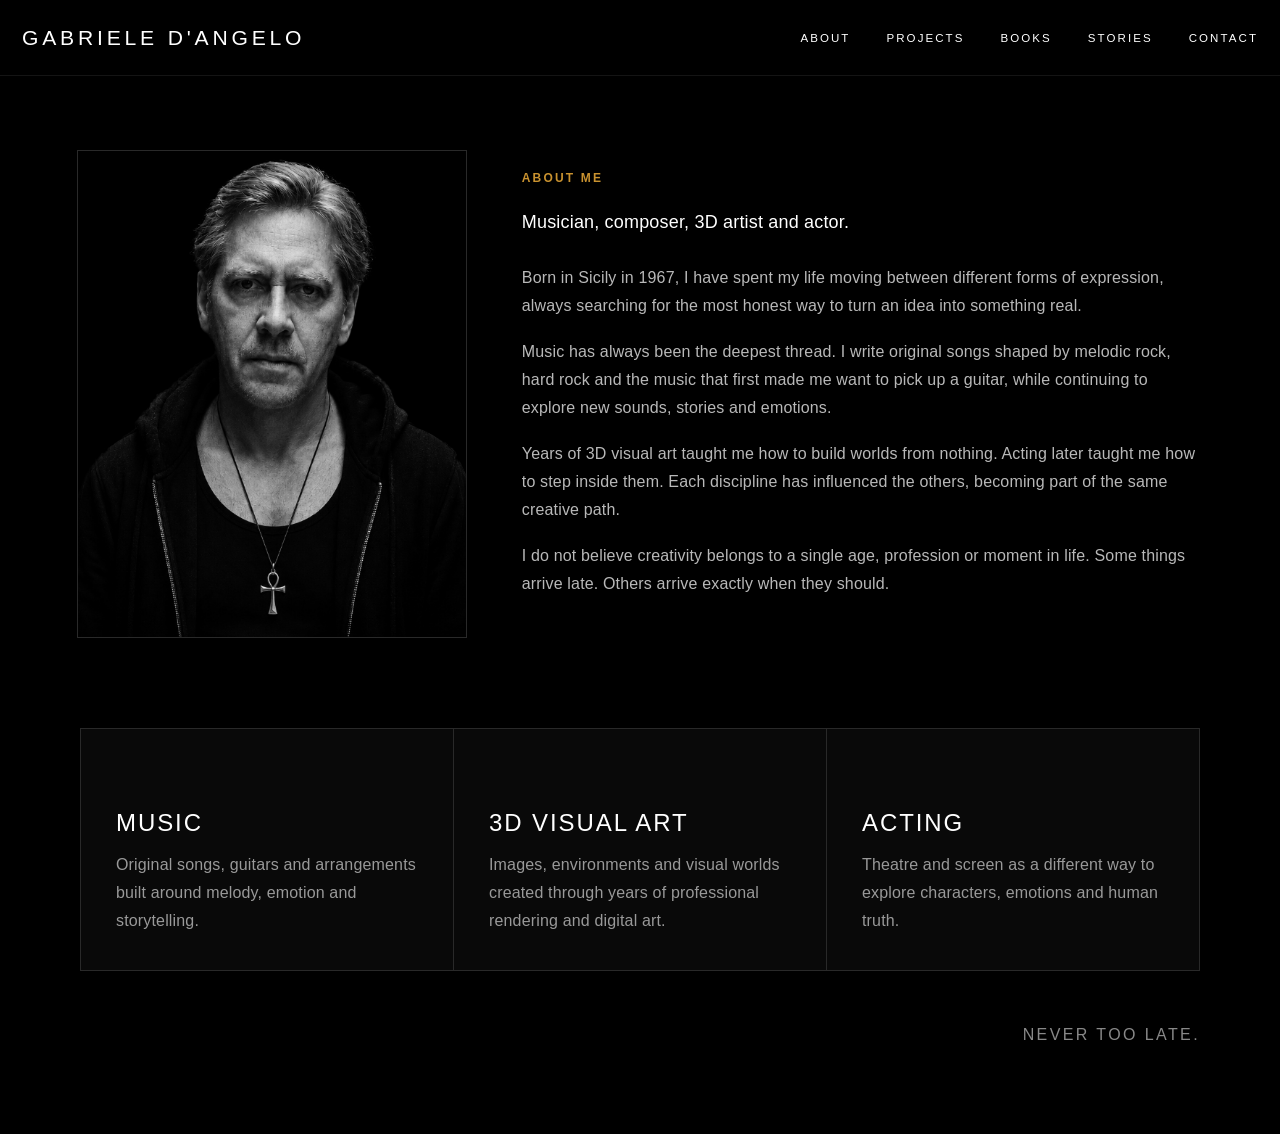
==== commit 05f6b8bf: "Update about.html" ====
--- a/about.html
+++ b/about.html
@@ -27,12 +27,13 @@
       Gabriele D'Angelo
     </a>
 
-    <nav class="site-nav">
-      <a href="about.html">About</a>
-      <a href="projects.html">Projects</a>
-      <a href="stories.html">Stories</a>
-      <a href="contact.html">Contact</a>
-    </nav>
+<nav class="site-nav" aria-label="Main navigation">
+  <a href="about.html">About</a>
+  <a href="projects.html">Projects</a>
+  <a href="books.html">Books</a>
+  <a href="stories.html">Stories</a>
+  <a href="contact.html">Contact</a>
+</nav>
 
   </header>
 
@@ -135,4 +136,4 @@
 
 </body>
 
-</html>+</html>
--- a/style.css
+++ b/style.css
@@ -4,6 +4,20 @@
   --muted: #a7a7a7;
   --gold: #c9922f;
   --line: #232323;
+
+  --font-sans: Arial, Helvetica, sans-serif;
+  --font-serif: Georgia, "Times New Roman", serif;
+
+  --text-xs: 0.75rem;
+  --text-sm: 0.875rem;
+  --text-base: 1rem;
+  --text-lg: 1.125rem;
+  --text-xl: 1.5rem;
+  --text-2xl: 2rem;
+
+  --leading-tight: 1.15;
+  --leading-normal: 1.5;
+  --leading-relaxed: 1.75;
 }
 
 * {
@@ -16,7 +30,7 @@
   margin: 0;
   background: var(--bg);
   color: var(--text);
-  font-family: Arial, Helvetica, sans-serif;
+  font-family: var(--font-sans);
 }
 
 body {
@@ -105,7 +119,7 @@
 .hero-copy h1 {
   margin: 0;
   color: #fff;
-  font-family: Georgia, "Times New Roman", serif;
+  font-family: var(--font-serif);
   font-size: clamp(1.55rem, 2.65vw, 3rem);
   font-weight: 400;
   line-height: 1.16;
@@ -159,7 +173,7 @@
 
 .page h1 {
   margin: 0 0 28px;
-  font-family: Georgia, "Times New Roman", serif;
+  font-family: var(--font-serif);
   font-size: clamp(3.5rem, 8vw, 7.5rem);
   font-weight: 400;
   line-height: 0.92;
@@ -188,7 +202,7 @@
 
 .cards h2 {
   margin: 0 0 12px;
-  font-family: Georgia, "Times New Roman", serif;
+  font-family: var(--font-serif);
   font-size: 2rem;
   font-weight: 400;
 }
@@ -220,11 +234,13 @@
 
 .section-eyebrow {
   margin: 0 0 20px;
-  color: #888;
-  font-family: Georgia, "Times New Roman", serif;
-  font-size: 16px;
-  font-style: italic;
-  letter-spacing: 1px;
+  color: var(--gold);
+  font-family: var(--font-sans);
+  font-size: var(--text-xs);
+  font-style: normal;
+  font-weight: 600;
+  letter-spacing: 0.18em;
+  text-transform: uppercase;
 }
 
 .imperfect-logo {
@@ -240,16 +256,18 @@
   max-width: 660px;
   margin: 0 auto;
   color: #aaa;
-  font-size: 17px;
-  line-height: 1.75;
+  font-size: var(--text-base);
+  line-height: var(--leading-relaxed);
 }
 
 .featured-songs .songs-heading {
   margin: 0 0 24px;
   color: #fff;
-  font-size: 30px;
-  font-weight: 400;
-  letter-spacing: 2px;
+  font-family: var(--font-serif);
+  font-size: clamp(1.75rem, 3vw, 2.25rem);
+  font-weight: 400;
+  line-height: var(--leading-tight);
+  letter-spacing: 0.02em;
   text-align: center;
 }
 
@@ -283,7 +301,9 @@
   min-height: 44px;
   margin: 0 0 14px;
   color: #fff;
-  font-size: 16px;
+  font-family: var(--font-serif);
+  font-size: var(--text-base);
+  font-weight: 400;
   line-height: 1.35;
 }
 
@@ -311,7 +331,7 @@
 
 .projects-heading h2 {
   margin: 0 0 18px;
-  font-family: Georgia, "Times New Roman", serif;
+  font-family: var(--font-serif);
   font-size: clamp(38px, 5vw, 58px);
   font-weight: 400;
 }
@@ -319,8 +339,8 @@
 .projects-heading > p:last-child {
   margin: 0;
   color: #999;
-  font-size: 16px;
-  line-height: 1.7;
+  font-size: var(--text-base);
+  line-height: var(--leading-relaxed);
 }
 
 .project-grid {
@@ -390,7 +410,7 @@
 .project-card h3 {
   margin: 34px 0 16px;
   color: #fff;
-  font-family: Georgia, "Times New Roman", serif;
+  font-family: var(--font-serif);
   font-size: 29px;
   font-weight: 400;
   line-height: 1.15;
@@ -399,8 +419,8 @@
 .project-card p {
   margin: 0 0 28px;
   color: #aaa;
-  font-size: 15px;
-  line-height: 1.75;
+  font-size: var(--text-base);
+  line-height: var(--leading-relaxed);
 }
 
 .project-link {
@@ -468,7 +488,7 @@
 .project-detail-intro h1 {
   margin: 0 0 28px;
   color: #fff;
-  font-family: Georgia, "Times New Roman", serif;
+  font-family: var(--font-serif);
   font-size: clamp(3.6rem, 6.5vw, 6.6rem);
   font-weight: 400;
   line-height: 0.92;
@@ -478,7 +498,7 @@
 .project-detail-lead {
   margin: 0 0 25px;
   color: #fff;
-  font-family: Georgia, "Times New Roman", serif;
+  font-family: var(--font-serif);
   font-size: clamp(1.25rem, 2vw, 1.6rem);
   line-height: 1.45;
 }
@@ -486,8 +506,8 @@
 .project-detail-intro > p:last-child {
   margin: 0;
   color: #aaa;
-  font-size: 16px;
-  line-height: 1.8;
+  font-size: var(--text-base);
+  line-height: var(--leading-relaxed);
 }
 
 .project-detail-content {
@@ -516,7 +536,7 @@
 .project-detail-section h2 {
   margin: 0 0 22px;
   color: #fff;
-  font-family: Georgia, "Times New Roman", serif;
+  font-family: var(--font-serif);
   font-size: 29px;
   font-weight: 400;
 }
@@ -524,8 +544,8 @@
 .project-detail-section p {
   margin: 0 0 18px;
   color: #aaa;
-  font-size: 15px;
-  line-height: 1.78;
+  font-size: var(--text-base);
+  line-height: var(--leading-relaxed);
 }
 
 .project-detail-section em {
@@ -606,7 +626,7 @@
 .about-copy .about-title {
   margin: 0 0 24px;
   color: #9a9a9a;
-  font-family: Georgia, "Times New Roman", serif;
+  font-family: var(--font-serif);
   font-size: 18px;
   font-weight: 400;
   font-style: italic;
@@ -619,8 +639,8 @@
 .about-lead {
   margin: 0 0 28px;
   color: #fff;
-  font-size: 20px;
-  line-height: 1.5;
+  font-size: var(--text-lg);
+  line-height: var(--leading-normal);
 }
 
 .about-copy p {
@@ -631,8 +651,8 @@
 .about-copy p:not(.about-lead) {
   margin: 0 0 18px;
   color: #b8b8b8;
-  font-size: 17px;
-  line-height: 1.72;
+  font-size: var(--text-base);
+  line-height: var(--leading-relaxed);
 }
 
 .about-disciplines {
@@ -659,22 +679,23 @@
 
 .discipline h2 {
   margin: 45px 0 14px;
-  font-size: 23px;
-  font-weight: 500;
+  font-family: var(--font-serif);
+  font-size: var(--text-xl);
+  font-weight: 400;
 }
 
 .discipline p {
   margin: 0;
   color: #999;
-  font-size: 15px;
-  line-height: 1.7;
+  font-size: var(--text-base);
+  line-height: var(--leading-relaxed);
 }
 
 .about-signoff {
   max-width: 1120px;
   margin: 55px auto 0;
   color: #888;
-  font-family: Georgia, "Times New Roman", serif;
+  font-family: var(--font-serif);
   font-size: 25px;
   font-style: italic;
   text-align: right;
@@ -758,7 +779,7 @@
   }
 
   .section-intro {
-    font-size: 16px;
+    font-size: var(--text-base);
   }
 
   .latest-projects {
@@ -880,7 +901,7 @@
 
 .projects-journal-header h1 {
   margin: 0 0 22px;
-  font-family: Georgia, "Times New Roman", serif;
+  font-family: var(--font-serif);
   font-size: clamp(4rem, 8vw, 7.4rem);
   font-weight: 400;
   line-height: 0.92;
@@ -890,8 +911,8 @@
   max-width: 720px;
   margin: 0;
   color: #a7a7a7;
-  font-size: 18px;
-  line-height: 1.75;
+  font-size: var(--text-lg);
+  line-height: var(--leading-relaxed);
 }
 
 .projects-journal-list {
@@ -982,7 +1003,7 @@
 .wooden-key-visual strong {
   position: relative;
   z-index: 1;
-  font-family: Georgia, "Times New Roman", serif;
+  font-family: var(--font-serif);
   line-height: 0.9;
   letter-spacing: 0.14em;
 }
@@ -1038,7 +1059,7 @@
 .journal-entry-content h2 {
   margin: 54px 0 18px;
   color: #fff;
-  font-family: Georgia, "Times New Roman", serif;
+  font-family: var(--font-serif);
   font-size: clamp(2.2rem, 4vw, 3.8rem);
   font-weight: 400;
   line-height: 1;
@@ -1048,8 +1069,8 @@
   max-width: 650px;
   margin: 0 0 32px;
   color: #aaa;
-  font-size: 16px;
-  line-height: 1.8;
+  font-size: var(--text-base);
+  line-height: var(--leading-relaxed);
   text-wrap: pretty;
 }
 
@@ -1076,14 +1097,14 @@
 .future-projects-label {
   margin: 0 0 16px;
   color: #888;
-  font-family: Georgia, "Times New Roman", serif;
+  font-family: var(--font-serif);
   font-size: 16px;
   font-style: italic;
 }
 
 .future-projects h2 {
   margin: 0 0 18px;
-  font-family: Georgia, "Times New Roman", serif;
+  font-family: var(--font-serif);
   font-size: clamp(2.4rem, 5vw, 4.4rem);
   font-weight: 400;
 }
@@ -1092,8 +1113,8 @@
   max-width: 720px;
   margin: 0;
   color: #999;
-  font-size: 16px;
-  line-height: 1.8;
+  font-size: var(--text-base);
+  line-height: var(--leading-relaxed);
 }
 
 
@@ -1132,7 +1153,7 @@
   }
 
   .projects-journal-intro {
-    font-size: 16px;
+    font-size: var(--text-base);
   }
 
   .journal-entry {
@@ -1227,4 +1248,233 @@
     padding: 20px 38px;
   }
 
-}+}
+
+/* =========================================================
+   FINAL TYPOGRAPHY SYSTEM
+   Clean uppercase editorial style.
+   The IMPERFECT logo image remains completely unchanged.
+   ========================================================= */
+
+:root {
+  --font-sans: Arial, Helvetica, sans-serif;
+  --tracking-wide: 0.18em;
+  --tracking-medium: 0.1em;
+}
+
+body,
+button,
+input,
+textarea,
+select {
+  font-family: var(--font-sans);
+}
+
+.brand,
+.site-nav a,
+.kicker,
+.section-eyebrow,
+.songs-heading,
+.song-info h3,
+.projects-heading h2,
+.project-type,
+.project-card h3,
+.project-link,
+.project-detail-type,
+.project-detail-intro h1,
+.project-detail-section h2,
+.project-status,
+.about-copy .about-title,
+.discipline h2,
+.projects-journal-kicker,
+.projects-journal-header h1,
+.journal-entry-meta,
+.journal-entry-content h2,
+.journal-entry-link,
+.future-projects-label,
+.future-projects h2,
+.page h1,
+.cards h2 {
+  font-family: var(--font-sans);
+  font-style: normal;
+  text-transform: uppercase;
+}
+
+.brand {
+  font-size: clamp(1.05rem, 1.65vw, 1.45rem);
+  font-weight: 500;
+  line-height: 1;
+  letter-spacing: var(--tracking-wide);
+  text-transform: uppercase;
+}
+
+.site-nav a {
+  font-size: 0.72rem;
+  font-weight: 500;
+  letter-spacing: var(--tracking-wide);
+}
+
+.hero-copy h1 {
+  font-family: var(--font-sans);
+  font-size: clamp(1rem, 1.7vw, 1.5rem);
+  font-weight: 400;
+  line-height: 1.55;
+  letter-spacing: 0.12em;
+  text-transform: uppercase;
+}
+
+.section-eyebrow,
+.kicker,
+.projects-journal-kicker,
+.project-detail-type {
+  font-size: 0.72rem;
+  font-weight: 600;
+  letter-spacing: 0.2em;
+}
+
+.section-intro,
+.projects-heading > p:last-child,
+.project-card p,
+.project-detail-intro > p:last-child,
+.project-detail-section p,
+.about-lead,
+.about-copy p:not(.about-lead),
+.discipline p,
+.projects-journal-intro,
+.journal-entry-content p,
+.future-projects > p:last-child,
+.page p {
+  font-family: var(--font-sans);
+  font-style: normal;
+  text-transform: none;
+  letter-spacing: 0.01em;
+}
+
+.featured-songs .songs-heading,
+.projects-heading h2 {
+  font-size: clamp(1.35rem, 2.4vw, 1.85rem);
+  font-weight: 500;
+  line-height: 1.2;
+  letter-spacing: 0.2em;
+}
+
+.song-info h3 {
+  min-height: 42px;
+  margin: 0 0 18px;
+  font-size: 0.82rem;
+  font-weight: 600;
+  line-height: 1.45;
+  letter-spacing: 0.08em;
+}
+
+.song-card {
+  border-radius: 9px;
+}
+
+.song-info {
+  padding: 18px 16px 16px;
+}
+
+.video-frame {
+  width: 100%;
+  aspect-ratio: 560 / 314;
+  overflow: hidden;
+  background: #000;
+}
+
+.video-embed {
+  display: block;
+  width: 100%;
+  height: 100%;
+  border: 0;
+  overflow: hidden;
+}
+
+.project-card h3,
+.project-detail-section h2,
+.discipline h2 {
+  font-weight: 500;
+  letter-spacing: 0.08em;
+}
+
+.project-card h3 {
+  font-size: 1.45rem;
+}
+
+.project-detail-intro h1,
+.page h1,
+.projects-journal-header h1 {
+  font-weight: 500;
+  letter-spacing: 0.06em;
+}
+
+.project-detail-lead,
+.about-signoff,
+.future-projects-label {
+  font-family: var(--font-sans);
+  font-style: normal;
+}
+
+.about-copy .about-title,
+.future-projects-label {
+  color: var(--gold);
+  font-size: 0.75rem;
+  font-weight: 600;
+  letter-spacing: 0.18em;
+}
+
+.about-signoff {
+  font-size: 1rem;
+  font-weight: 500;
+  letter-spacing: 0.15em;
+  text-transform: uppercase;
+}
+
+.journal-entry-content h2,
+.future-projects h2 {
+  font-weight: 500;
+  letter-spacing: 0.07em;
+}
+
+@media (max-width: 800px) {
+  .brand {
+    font-size: 1rem;
+    letter-spacing: 0.13em;
+  }
+
+  .hero-copy h1 {
+    font-size: 0.82rem;
+    line-height: 1.5;
+    letter-spacing: 0.08em;
+  }
+
+  .featured-songs .songs-heading,
+  .projects-heading h2 {
+    font-size: 1.25rem;
+    letter-spacing: 0.15em;
+  }
+}
+
+/* FINAL HOMEPAGE CORRECTIONS */
+
+.featured-songs .songs-heading {
+  font-family: Arial, Helvetica, sans-serif !important;
+  font-style: normal;
+  font-weight: 500;
+  text-transform: uppercase;
+  letter-spacing: 0.2em;
+}
+
+.video-frame {
+  width: 100%;
+  aspect-ratio: 560 / 314;
+  overflow: hidden;
+  background: #000;
+}
+
+.video-embed {
+  display: block;
+  width: 100% !important;
+  height: 100% !important;
+  border: 0 !important;
+}
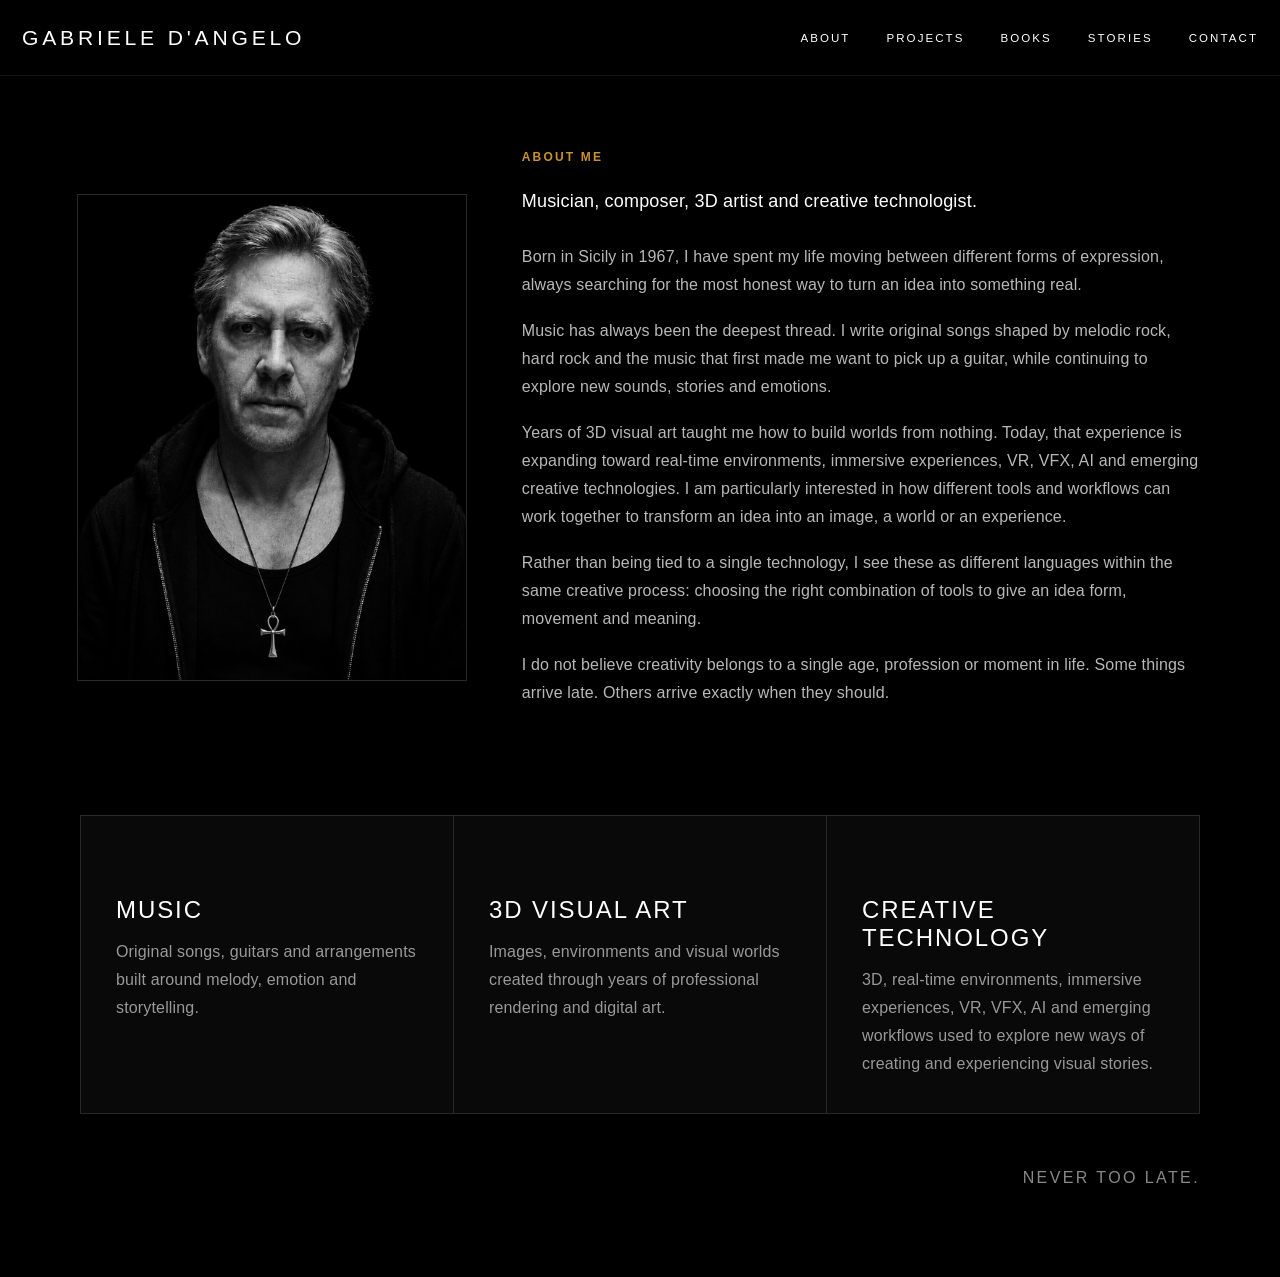
==== commit df0fcb10: "Update about.html" ====
--- a/about.html
+++ b/about.html
@@ -11,12 +11,130 @@
 
   <meta
     name="description"
-    content="About Gabriele D'Angelo, musician, composer, 3D artist and actor."
+    content="About Gabriele D'Angelo, musician, composer, 3D visual artist and creative technologist working across music, visual art, film, immersive experiences and emerging creative technologies."
+  >
+
+  <meta
+    name="author"
+    content="Gabriele D'Angelo"
+  >
+
+  <meta
+    name="robots"
+    content="index, follow, max-image-preview:large"
+  >
+
+  <link
+    rel="canonical"
+    href="https://gabrieledangelo.com/about.html"
+  >
+
+  <meta
+    property="og:title"
+    content="About Gabriele D'Angelo | Musician, 3D Artist and Creative Technologist"
+  >
+
+  <meta
+    property="og:description"
+    content="Discover the creative path of Gabriele D'Angelo across music, composition, 3D visual art, film, immersive experiences and emerging creative technologies."
+  >
+
+  <meta
+    property="og:type"
+    content="profile"
+  >
+
+  <meta
+    property="og:url"
+    content="https://gabrieledangelo.com/about.html"
+  >
+
+  <meta
+    property="og:site_name"
+    content="Gabriele D'Angelo"
+  >
+
+  <meta
+    property="og:image"
+    content="https://gabrieledangelo.com/assets/gabriele-hero.jpg"
+  >
+
+  <meta
+    property="og:image:alt"
+    content="Gabriele D'Angelo"
+  >
+
+  <meta
+    property="profile:first_name"
+    content="Gabriele"
+  >
+
+  <meta
+    property="profile:last_name"
+    content="D'Angelo"
+  >
+
+  <meta
+    name="twitter:card"
+    content="summary_large_image"
+  >
+
+  <meta
+    name="twitter:title"
+    content="About Gabriele D'Angelo | Musician, 3D Artist and Creative Technologist"
+  >
+
+  <meta
+    name="twitter:description"
+    content="Discover the creative path of Gabriele D'Angelo across music, composition, 3D visual art, film, immersive experiences and emerging creative technologies."
+  >
+
+  <meta
+    name="twitter:image"
+    content="https://gabrieledangelo.com/assets/gabriele-hero.jpg"
+  >
+
+  <meta
+    name="twitter:image:alt"
+    content="Gabriele D'Angelo"
   >
 
   <link rel="stylesheet" href="style.css">
 
-  <title>About | Gabriele D'Angelo</title>
+  <title>About Gabriele D'Angelo | Musician, 3D Artist and Creative Technologist</title>
+
+  <script type="application/ld+json">
+  {
+    "@context": "https://schema.org",
+    "@graph": [
+      {
+        "@type": "WebPage",
+        "@id": "https://gabrieledangelo.com/about.html#webpage",
+        "url": "https://gabrieledangelo.com/about.html",
+        "name": "About Gabriele D'Angelo | Musician, 3D Artist and Creative Technologist",
+        "description": "About Gabriele D'Angelo, musician, composer, 3D visual artist and creative technologist working across music, visual art, film, immersive experiences and emerging creative technologies.",
+        "isPartOf": {
+          "@id": "https://gabrieledangelo.com/#website"
+        },
+        "about": {
+          "@id": "https://gabrieledangelo.com/#person"
+        }
+      },
+      {
+        "@type": "Person",
+        "@id": "https://gabrieledangelo.com/#person",
+        "name": "Gabriele D'Angelo",
+        "url": "https://gabrieledangelo.com/",
+        "image": "https://gabrieledangelo.com/assets/gabriele-hero.jpg",
+        "jobTitle": "Creative Technologist",
+        "description": "Musician, composer, 3D visual artist and creative technologist working across music, visual art, film, immersive experiences and emerging creative technologies.",
+        "mainEntityOfPage": {
+          "@id": "https://gabrieledangelo.com/about.html#webpage"
+        }
+      }
+    ]
+  }
+  </script>
 </head>
 
 <body>
@@ -27,13 +145,13 @@
       Gabriele D'Angelo
     </a>
 
-<nav class="site-nav" aria-label="Main navigation">
-  <a href="about.html">About</a>
-  <a href="projects.html">Projects</a>
-  <a href="books.html">Books</a>
-  <a href="stories.html">Stories</a>
-  <a href="contact.html">Contact</a>
-</nav>
+    <nav class="site-nav" aria-label="Main navigation">
+      <a href="about.html">About</a>
+      <a href="projects.html">Projects</a>
+      <a href="books.html">Books</a>
+      <a href="stories.html">Stories</a>
+      <a href="contact.html">Contact</a>
+    </nav>
 
   </header>
 
@@ -58,7 +176,7 @@
         </h1>
 
         <p class="about-lead">
-          Musician, composer, 3D artist and actor.
+          Musician, composer, 3D artist and creative technologist.
         </p>
 
         <p>
@@ -76,9 +194,18 @@
 
         <p>
           Years of 3D visual art taught me how to build worlds from
-          nothing. Acting later taught me how to step inside them.
-          Each discipline has influenced the others, becoming part
-          of the same creative path.
+          nothing. Today, that experience is expanding toward real-time
+          environments, immersive experiences, VR, VFX, AI and
+          emerging creative technologies. I am particularly interested
+          in how different tools and workflows can work together to
+          transform an idea into an image, a world or an experience.
+        </p>
+
+        <p>
+          Rather than being tied to a single technology, I see these
+          as different languages within the same creative process:
+          choosing the right combination of tools to give an idea
+          form, movement and meaning.
         </p>
 
         <p>
@@ -117,11 +244,12 @@
 
       <article class="discipline">
 
-        <h2>Acting</h2>
-
-        <p>
-          Theatre and screen as a different way to explore
-          characters, emotions and human truth.
+        <h2>Creative Technology</h2>
+
+        <p>
+          3D, real-time environments, immersive experiences, VR,
+          VFX, AI and emerging workflows used to explore new ways
+          of creating and experiencing visual stories.
         </p>
 
       </article>
--- a/style.css
+++ b/style.css
@@ -877,6 +877,7 @@
   }
 }
 
+
 /* PROJECTS JOURNAL PAGE */
 
 .projects-journal-page {
@@ -1189,6 +1190,7 @@
   }
 }
 
+
 /* PROJECTS - COMPACT ROWS */
 
 @media (min-width: 951px) {
@@ -1249,6 +1251,7 @@
   }
 
 }
+
 
 /* =========================================================
    FINAL TYPOGRAPHY SYSTEM
@@ -1455,6 +1458,7 @@
   }
 }
 
+
 /* FINAL HOMEPAGE CORRECTIONS */
 
 .featured-songs .songs-heading {
@@ -1478,3 +1482,328 @@
   height: 100% !important;
   border: 0 !important;
 }
+
+
+/* =========================================================
+   BOOKS PAGE
+   ========================================================= */
+
+.books-page {
+  min-height: 100vh;
+  padding: 145px 6vw 100px;
+  background: #000;
+  color: #fff;
+}
+
+.books-header {
+  max-width: 1180px;
+  margin: 0 auto 65px;
+}
+
+.books-kicker {
+  margin: 0 0 18px;
+  color: var(--gold);
+  font-size: 12px;
+  font-weight: 600;
+  letter-spacing: 2.6px;
+  line-height: 1.5;
+  text-transform: uppercase;
+}
+
+.books-header h1 {
+  margin: 0 0 22px;
+  color: #fff;
+  font-family: var(--font-sans);
+  font-size: clamp(4rem, 8vw, 7.4rem);
+  font-weight: 500;
+  line-height: 0.92;
+  letter-spacing: 0.06em;
+  text-transform: uppercase;
+}
+
+.books-intro {
+  max-width: 720px;
+  margin: 0;
+  color: #a7a7a7;
+  font-size: var(--text-lg);
+  line-height: var(--leading-relaxed);
+}
+
+
+/* BOOK ENTRY */
+
+.book-entry {
+  display: grid;
+  grid-template-columns: minmax(280px, 360px) minmax(0, 1fr);
+  align-items: stretch;
+  gap: 55px;
+  max-width: 1050px;
+  margin: 0 auto 42px;
+  padding: 34px;
+  background: #0b0b0b;
+  border: 1px solid #292929;
+  border-radius: 12px;
+  transition:
+    transform 0.25s ease,
+    border-color 0.25s ease,
+    background-color 0.25s ease;
+}
+
+.book-entry:hover {
+  transform: translateY(-4px);
+  background: #101010;
+  border-color: rgba(201, 146, 47, 0.7);
+}
+
+.book-entry-cover {
+  display: flex;
+  align-items: center;
+  justify-content: center;
+  overflow: hidden;
+  min-height: 470px;
+  background: #050505;
+  border: 1px solid #222;
+}
+
+.book-entry-cover img {
+  display: block;
+  width: 100%;
+  height: 100%;
+  object-fit: contain;
+}
+
+.book-entry-content {
+  display: flex;
+  min-width: 0;
+  flex-direction: column;
+  justify-content: center;
+  padding: 15px 15px 15px 0;
+}
+
+.book-entry-status {
+  margin: 0 0 18px;
+  color: var(--gold);
+  font-size: 11px;
+  font-weight: 600;
+  letter-spacing: 2px;
+  line-height: 1.5;
+  text-transform: uppercase;
+}
+
+.book-entry-content h2 {
+  margin: 0 0 14px;
+  color: #fff;
+  font-family: var(--font-sans);
+  font-size: clamp(2rem, 4vw, 3.5rem);
+  font-weight: 500;
+  line-height: 1;
+  letter-spacing: 0.06em;
+  text-transform: uppercase;
+}
+
+.book-entry-author {
+  margin: 0 0 28px;
+  color: #8f8f8f;
+  font-size: 12px;
+  font-weight: 500;
+  letter-spacing: 0.18em;
+  text-transform: uppercase;
+}
+
+.book-entry-content > p:not(.book-entry-status):not(.book-entry-author) {
+  max-width: 650px;
+  margin: 0 0 32px;
+  color: #aaa;
+  font-size: var(--text-base);
+  line-height: var(--leading-relaxed);
+}
+
+.book-entry-link {
+  display: inline-block;
+  margin-top: auto;
+  color: var(--gold);
+  font-size: 13px;
+  font-weight: 600;
+  letter-spacing: 0.04em;
+  text-decoration: none;
+}
+
+a.book-entry-link:hover,
+a.book-entry-link:focus-visible {
+  color: #e0ad51;
+}
+
+
+/* JOHN DOE WORK IN PROGRESS */
+
+.book-entry-wip {
+  opacity: 0.92;
+}
+
+.book-entry-placeholder {
+  position: relative;
+  min-height: 360px;
+  background:
+    radial-gradient(
+      circle at center,
+      rgba(201, 146, 47, 0.12),
+      transparent 48%
+    ),
+    linear-gradient(
+      145deg,
+      #111 0%,
+      #050505 75%
+    );
+}
+
+.book-entry-placeholder::before,
+.book-entry-placeholder::after {
+  content: "";
+  position: absolute;
+  left: 12%;
+  right: 12%;
+  height: 1px;
+  background: linear-gradient(
+    90deg,
+    transparent,
+    rgba(201, 146, 47, 0.5),
+    transparent
+  );
+}
+
+.book-entry-placeholder::before {
+  top: 25%;
+}
+
+.book-entry-placeholder::after {
+  bottom: 25%;
+}
+
+.book-entry-placeholder span {
+  position: relative;
+  z-index: 1;
+  color: #c9c9c9;
+  font-family: var(--font-sans);
+  font-size: clamp(1.5rem, 3vw, 2.5rem);
+  font-weight: 500;
+  letter-spacing: 0.16em;
+  text-align: center;
+  text-transform: uppercase;
+}
+
+.books-closing {
+  max-width: 1050px;
+  margin: 65px auto 0;
+  padding-top: 38px;
+  border-top: 1px solid #292929;
+}
+
+.books-closing p {
+  max-width: 720px;
+  margin: 0;
+  color: #888;
+  font-size: var(--text-base);
+  line-height: var(--leading-relaxed);
+}
+
+
+/* BOOKS TABLET */
+
+@media (max-width: 950px) {
+  .book-entry {
+    grid-template-columns: minmax(240px, 310px) minmax(0, 1fr);
+    gap: 38px;
+    padding: 28px;
+  }
+
+  .book-entry-cover {
+    min-height: 410px;
+  }
+
+  .book-entry-content h2 {
+    font-size: clamp(1.8rem, 4vw, 3rem);
+  }
+}
+
+
+/* BOOKS MOBILE */
+
+@media (max-width: 800px) {
+  .books-page {
+    padding: 135px 20px 70px;
+  }
+
+  .books-header {
+    margin-bottom: 42px;
+  }
+
+  .books-header h1 {
+    font-size: clamp(3.4rem, 15vw, 5.5rem);
+  }
+
+  .books-intro {
+    font-size: var(--text-base);
+  }
+
+  .book-entry {
+    grid-template-columns: 1fr;
+    gap: 30px;
+    margin-bottom: 30px;
+    padding: 22px;
+  }
+
+  .book-entry-cover,
+  .book-entry-placeholder {
+    width: 100%;
+    min-height: 420px;
+    max-height: 560px;
+  }
+
+  .book-entry-content {
+    padding: 0 4px 8px;
+  }
+
+  .book-entry-status {
+    margin-bottom: 16px;
+  }
+
+  .book-entry-content h2 {
+    font-size: clamp(1.8rem, 9vw, 3rem);
+    line-height: 1.05;
+  }
+
+  .book-entry-author {
+    margin-bottom: 22px;
+  }
+
+  .book-entry-content > p:not(.book-entry-status):not(.book-entry-author) {
+    margin-bottom: 28px;
+  }
+
+  .book-entry-link {
+    margin-top: 0;
+  }
+
+  .books-closing {
+    margin-top: 50px;
+    padding-top: 30px;
+  }
+}
+
+
+/* BOOKS SMALL MOBILE */
+
+@media (max-width: 500px) {
+  .book-entry {
+    padding: 16px;
+  }
+
+  .book-entry-cover,
+  .book-entry-placeholder {
+    min-height: 360px;
+  }
+
+  .book-entry-content h2 {
+    font-size: 1.75rem;
+  }
+}
